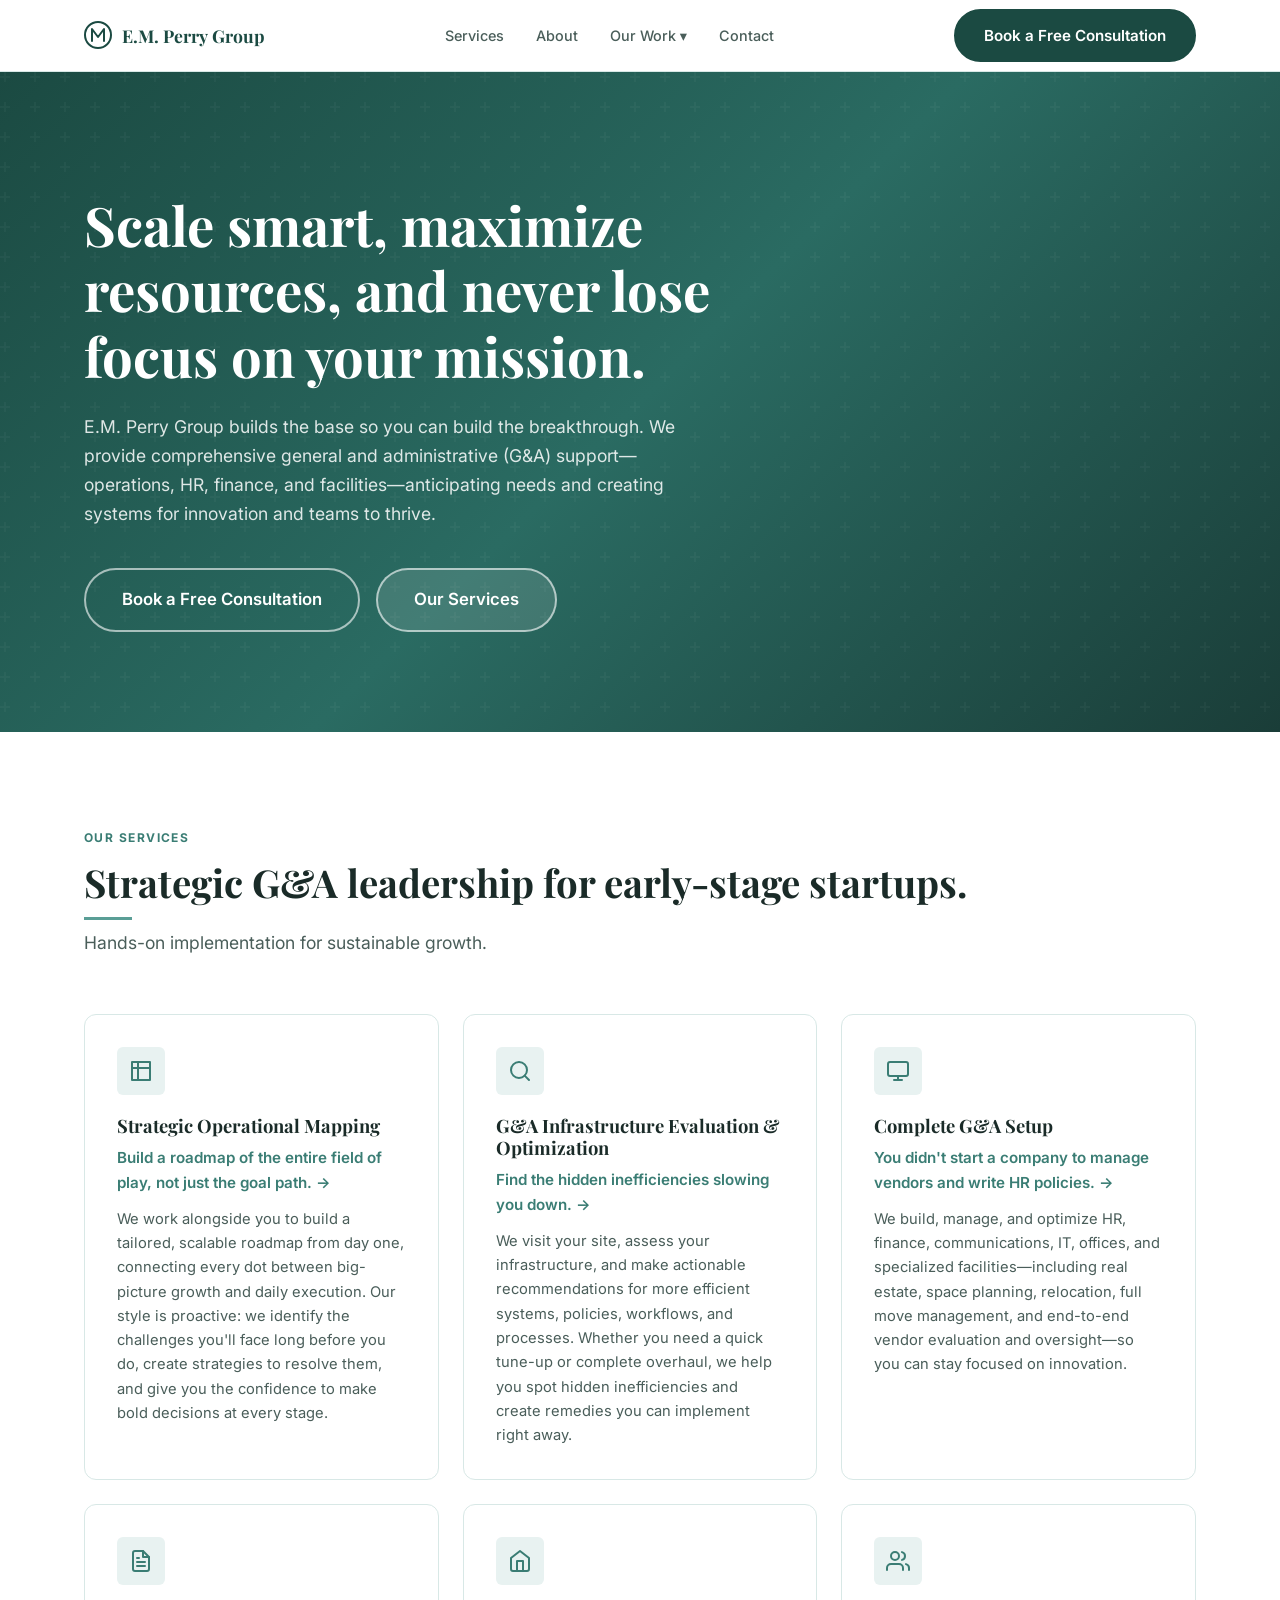
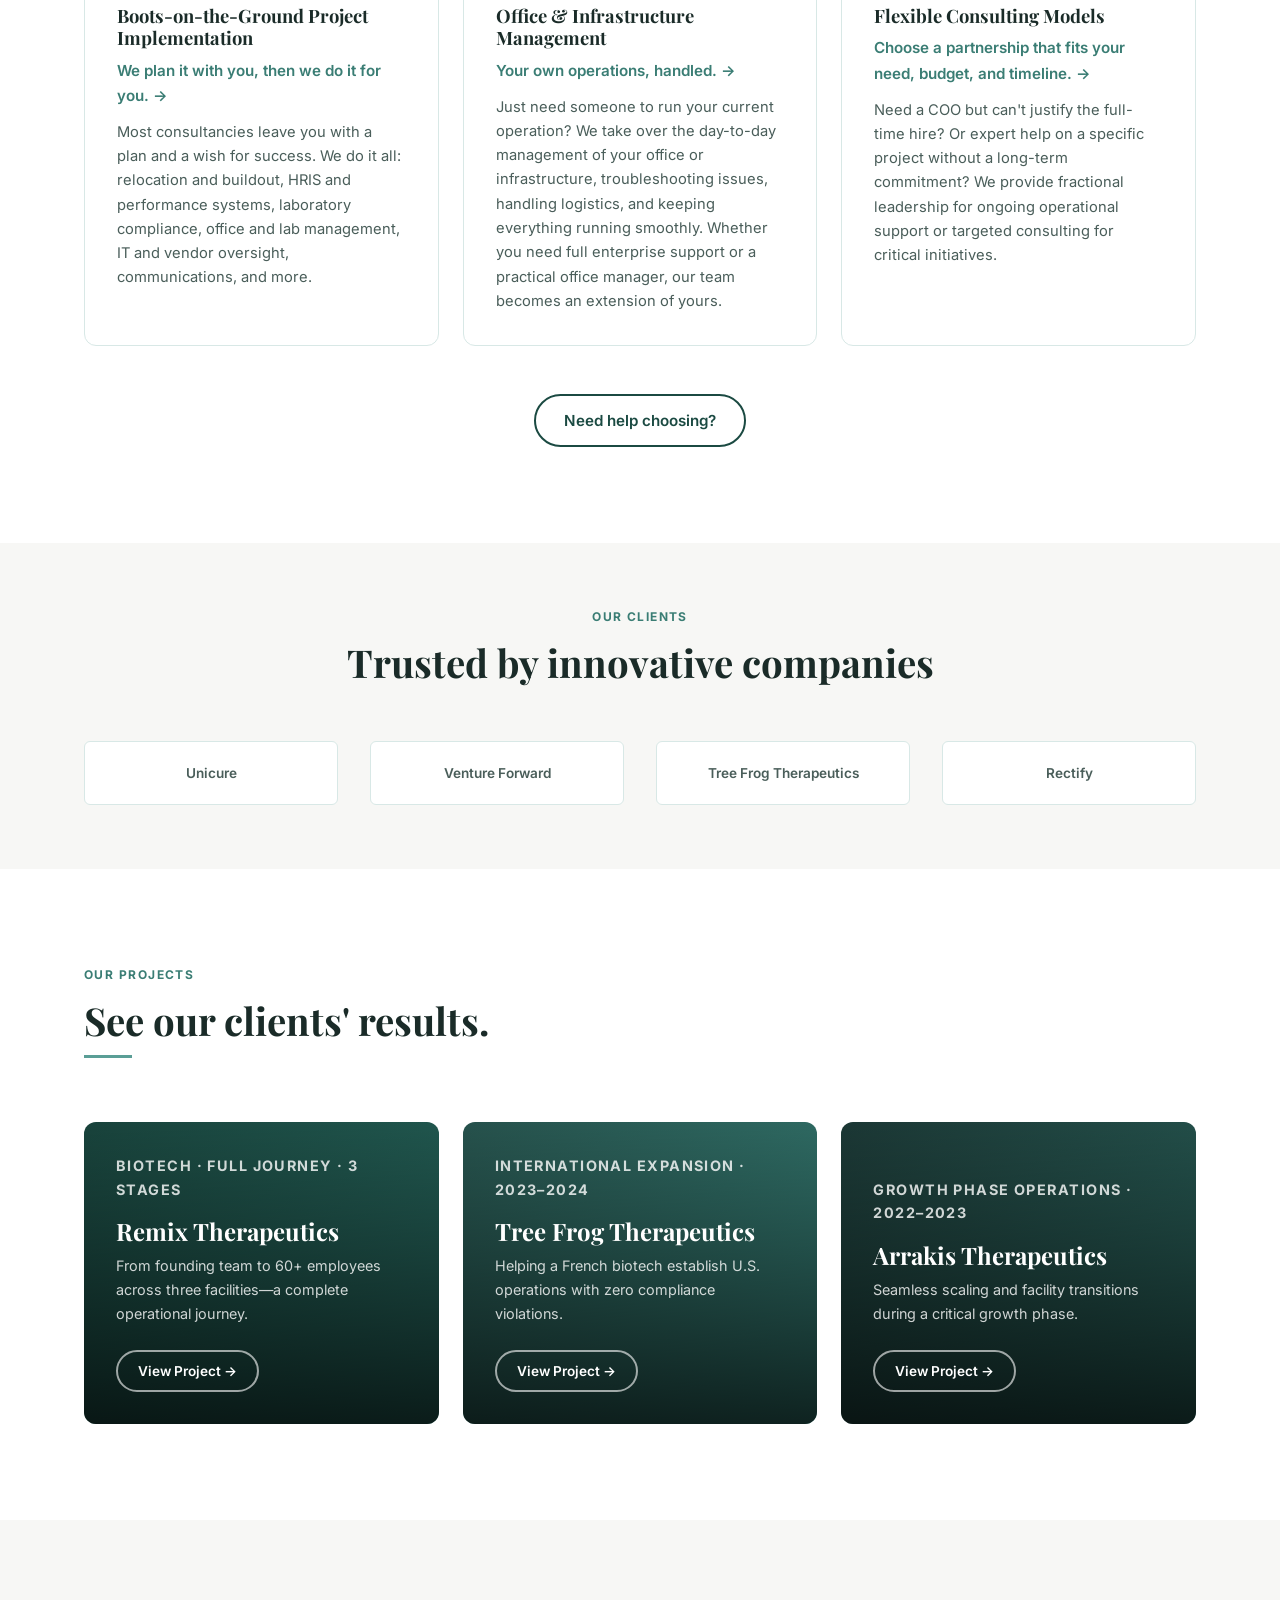
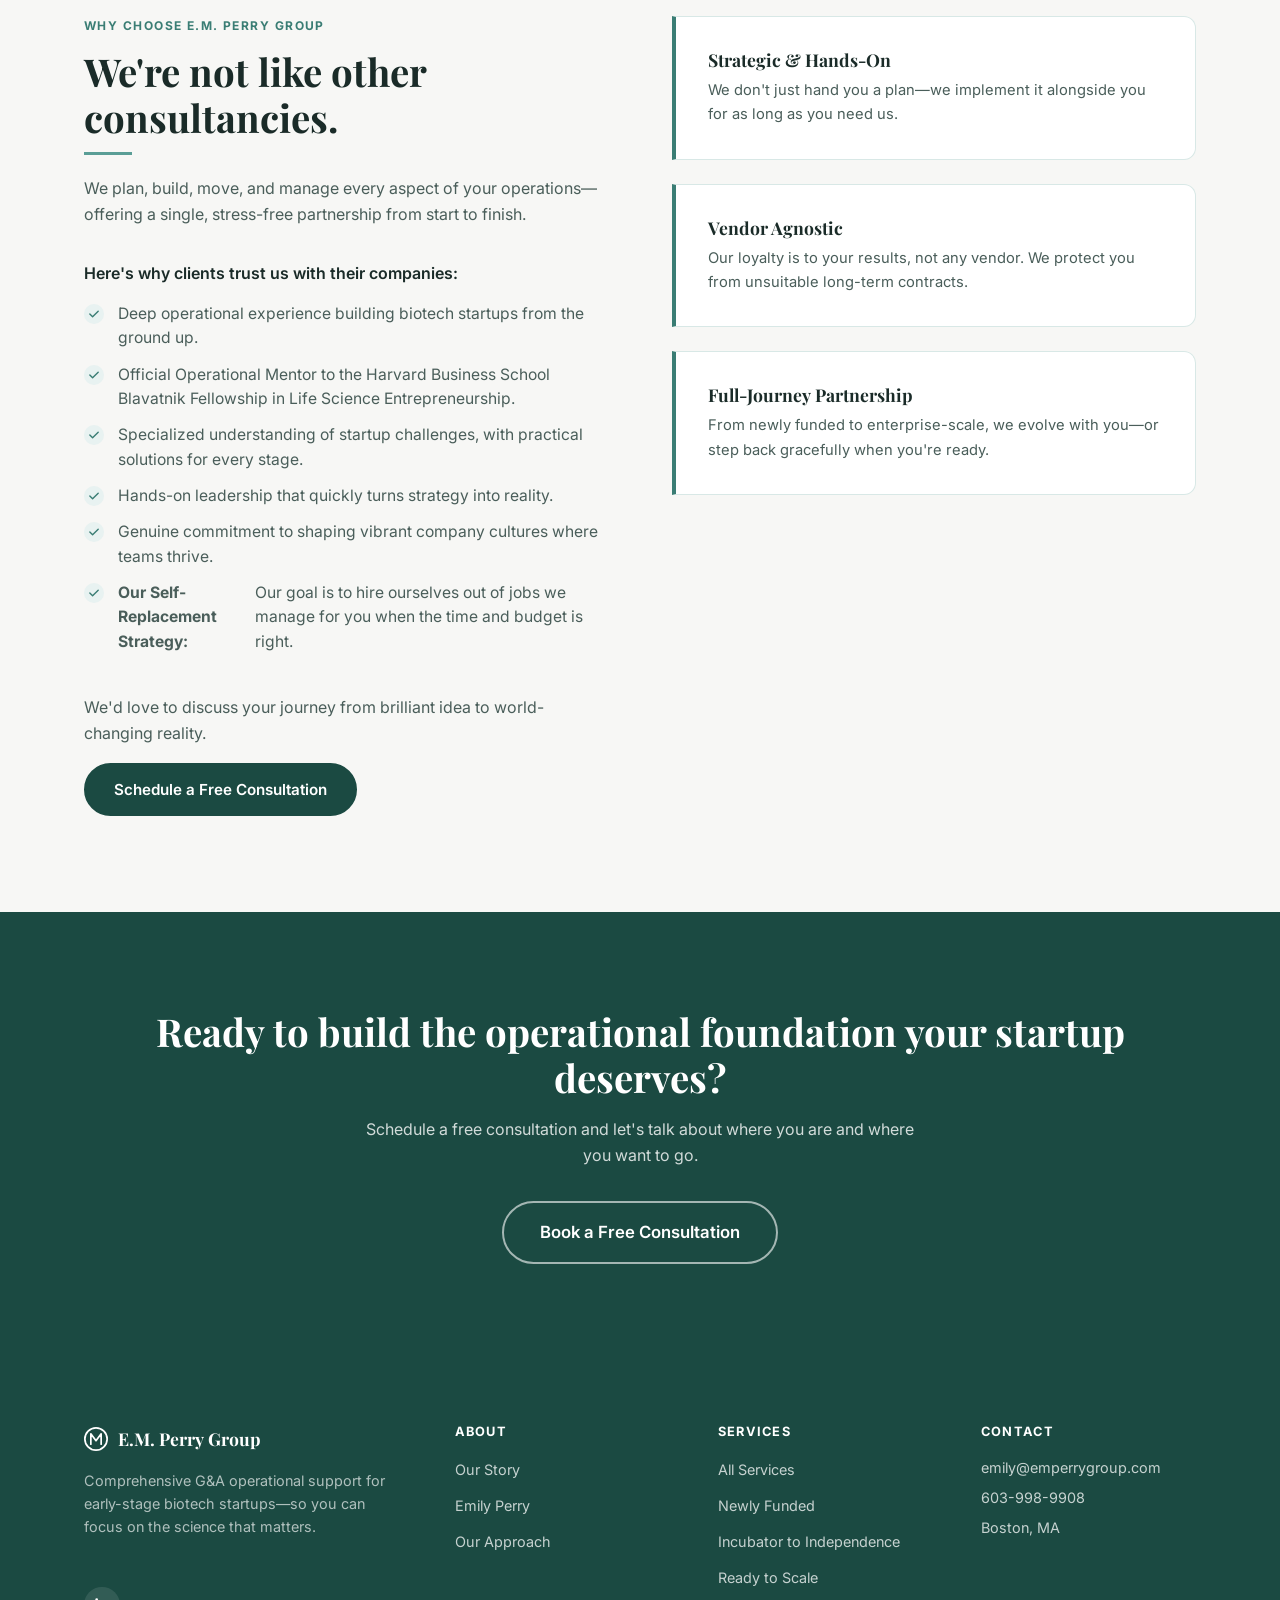
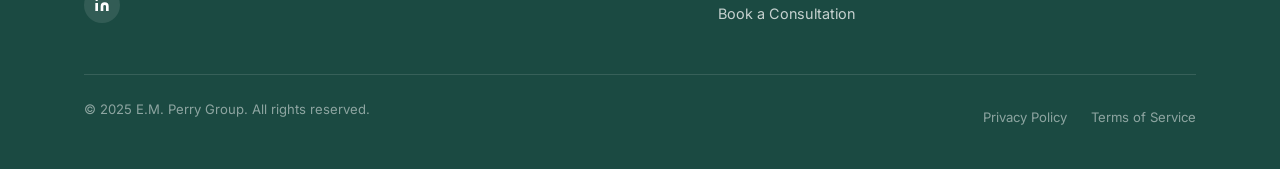
==== website/index.html @ e82d28b3 "Build complete E.M. Perry Group website Adds all 9 pages of the static website: - index.html: homepa" ====
<!DOCTYPE html>
<html lang="en">
<head>
  <meta charset="UTF-8" />
  <meta name="viewport" content="width=device-width, initial-scale=1.0" />
  <meta name="description" content="E.M. Perry Group provides comprehensive G&A operational support for early-stage biotech startups—strategy, HR, finance, facilities, and hands-on implementation." />
  <title>E.M. Perry Group | Operational Excellence for Biotech Startups</title>
  <link rel="canonical" href="index.html" />
  <link rel="stylesheet" href="css/style.css" />
</head>
<body>

<!-- ── Navigation ─────────────────────────────────────────── -->
<nav class="nav" aria-label="Main navigation">
  <div class="nav__inner">
    <a href="index.html" class="nav__logo">
      <svg width="28" height="28" viewBox="0 0 28 28" fill="none" xmlns="http://www.w3.org/2000/svg" aria-hidden="true">
        <circle cx="14" cy="14" r="13" stroke="#1B4A42" stroke-width="2"/>
        <path d="M8 20V8l6 8 6-8v12" stroke="#1B4A42" stroke-width="2" stroke-linecap="round" stroke-linejoin="round"/>
      </svg>
      E.M. Perry Group
    </a>
    <div class="nav__links">
      <a href="services.html">Services</a>
      <a href="about.html">About</a>
      <div class="nav__dropdown">
        <a href="case-studies/index.html">Our Work ▾</a>
        <div class="nav__dropdown-menu">
          <a href="case-studies/index.html">All Case Studies</a>
          <a href="case-studies/remix.html">Remix Therapeutics</a>
          <a href="case-studies/tree-frog.html">Tree Frog Therapeutics</a>
          <a href="case-studies/arrakis.html">Arrakis Therapeutics</a>
        </div>
      </div>
      <a href="contact.html">Contact</a>
    </div>
    <a href="contact.html" class="btn btn--primary nav__cta">Book a Free Consultation</a>
    <button class="nav__hamburger" aria-label="Toggle menu" aria-expanded="false">
      <span></span><span></span><span></span>
    </button>
  </div>
</nav>
<div class="nav__mobile" aria-label="Mobile navigation">
  <a href="index.html">Home</a>
  <a href="services.html">Services</a>
  <a href="about.html">About</a>
  <a href="case-studies/index.html">Our Work</a>
  <a href="contact.html">Contact</a>
  <a href="contact.html" class="btn btn--primary" style="margin-top:.5rem">Book a Free Consultation</a>
</div>

<main>

<!-- ── Hero ───────────────────────────────────────────────── -->
<section class="hero">
  <div class="container">
    <div class="hero__inner">
      <h1>Scale smart, maximize resources, and never lose focus on your mission.</h1>
      <p>E.M. Perry Group builds the base so you can build the breakthrough. We provide comprehensive general and administrative (G&A) support—operations, HR, finance, and facilities—anticipating needs and creating systems for innovation and teams to thrive.</p>
      <div class="btn-group">
        <a href="contact.html" class="btn btn--outline-white btn--lg">Book a Free Consultation</a>
        <a href="services.html" class="btn btn--outline-white btn--lg" style="background:rgba(255,255,255,.12)">Our Services</a>
      </div>
    </div>
  </div>
</section>

<!-- ── Our Services ────────────────────────────────────────── -->
<section class="section">
  <div class="container">
    <div class="section-header">
      <span class="label">Our Services</span>
      <h2 class="accent-line">Strategic G&A leadership for early-stage startups.</h2>
      <p>Hands-on implementation for sustainable growth.</p>
    </div>

    <div class="grid-auto">

      <div class="card">
        <div class="card__icon">
          <svg width="24" height="24" viewBox="0 0 24 24" fill="none" stroke="currentColor" stroke-width="2" stroke-linecap="round" stroke-linejoin="round" aria-hidden="true"><path d="M3 3h18v18H3z"/><path d="M3 9h18M9 3v18"/></svg>
        </div>
        <h3>Strategic Operational Mapping</h3>
        <p class="card__teaser">Build a roadmap of the entire field of play, not just the goal path. →</p>
        <p>We work alongside you to build a tailored, scalable roadmap from day one, connecting every dot between big-picture growth and daily execution. Our style is proactive: we identify the challenges you'll face long before you do, create strategies to resolve them, and give you the confidence to make bold decisions at every stage.</p>
      </div>

      <div class="card">
        <div class="card__icon">
          <svg width="24" height="24" viewBox="0 0 24 24" fill="none" stroke="currentColor" stroke-width="2" stroke-linecap="round" stroke-linejoin="round" aria-hidden="true"><circle cx="11" cy="11" r="8"/><path d="m21 21-4.35-4.35"/></svg>
        </div>
        <h3>G&A Infrastructure Evaluation &amp; Optimization</h3>
        <p class="card__teaser">Find the hidden inefficiencies slowing you down. →</p>
        <p>We visit your site, assess your infrastructure, and make actionable recommendations for more efficient systems, policies, workflows, and processes. Whether you need a quick tune-up or complete overhaul, we help you spot hidden inefficiencies and create remedies you can implement right away.</p>
      </div>

      <div class="card">
        <div class="card__icon">
          <svg width="24" height="24" viewBox="0 0 24 24" fill="none" stroke="currentColor" stroke-width="2" stroke-linecap="round" stroke-linejoin="round" aria-hidden="true"><rect x="2" y="3" width="20" height="14" rx="2"/><path d="M8 21h8M12 17v4"/></svg>
        </div>
        <h3>Complete G&A Setup</h3>
        <p class="card__teaser">You didn't start a company to manage vendors and write HR policies. →</p>
        <p>We build, manage, and optimize HR, finance, communications, IT, offices, and specialized facilities—including real estate, space planning, relocation, full move management, and end-to-end vendor evaluation and oversight—so you can stay focused on innovation.</p>
      </div>

      <div class="card">
        <div class="card__icon">
          <svg width="24" height="24" viewBox="0 0 24 24" fill="none" stroke="currentColor" stroke-width="2" stroke-linecap="round" stroke-linejoin="round" aria-hidden="true"><path d="M14 2H6a2 2 0 0 0-2 2v16a2 2 0 0 0 2 2h12a2 2 0 0 0 2-2V8z"/><path d="M14 2v6h6M16 13H8M16 17H8M10 9H8"/></svg>
        </div>
        <h3>Boots-on-the-Ground Project Implementation</h3>
        <p class="card__teaser">We plan it with you, then we do it for you. →</p>
        <p>Most consultancies leave you with a plan and a wish for success. We do it all: relocation and buildout, HRIS and performance systems, laboratory compliance, office and lab management, IT and vendor oversight, communications, and more.</p>
      </div>

      <div class="card">
        <div class="card__icon">
          <svg width="24" height="24" viewBox="0 0 24 24" fill="none" stroke="currentColor" stroke-width="2" stroke-linecap="round" stroke-linejoin="round" aria-hidden="true"><path d="M3 9l9-7 9 7v11a2 2 0 0 1-2 2H5a2 2 0 0 1-2-2z"/><polyline points="9 22 9 12 15 12 15 22"/></svg>
        </div>
        <h3>Office &amp; Infrastructure Management</h3>
        <p class="card__teaser">Your own operations, handled. →</p>
        <p>Just need someone to run your current operation? We take over the day-to-day management of your office or infrastructure, troubleshooting issues, handling logistics, and keeping everything running smoothly. Whether you need full enterprise support or a practical office manager, our team becomes an extension of yours.</p>
      </div>

      <div class="card">
        <div class="card__icon">
          <svg width="24" height="24" viewBox="0 0 24 24" fill="none" stroke="currentColor" stroke-width="2" stroke-linecap="round" stroke-linejoin="round" aria-hidden="true"><path d="M17 21v-2a4 4 0 0 0-4-4H5a4 4 0 0 0-4 4v2"/><circle cx="9" cy="7" r="4"/><path d="M23 21v-2a4 4 0 0 0-3-3.87M16 3.13a4 4 0 0 1 0 7.75"/></svg>
        </div>
        <h3>Flexible Consulting Models</h3>
        <p class="card__teaser">Choose a partnership that fits your need, budget, and timeline. →</p>
        <p>Need a COO but can't justify the full-time hire? Or expert help on a specific project without a long-term commitment? We provide fractional leadership for ongoing operational support or targeted consulting for critical initiatives.</p>
      </div>

    </div>

    <div class="text-center mt-6">
      <a href="contact.html" class="btn btn--outline">Need help choosing?</a>
    </div>
  </div>
</section>

<!-- ── Client Logos ────────────────────────────────────────── -->
<section class="section--sm section--cream">
  <div class="container">
    <div class="section-header section-header--center">
      <span class="label">Our Clients</span>
      <h2>Trusted by innovative companies</h2>
    </div>
    <div class="logos-row" style="justify-content:center">
      <div class="logo-placeholder">Unicure</div>
      <div class="logo-placeholder">Venture Forward</div>
      <div class="logo-placeholder">Tree Frog Therapeutics</div>
      <div class="logo-placeholder">Rectify</div>
    </div>
  </div>
</section>

<!-- ── Our Projects ────────────────────────────────────────── -->
<section class="section">
  <div class="container">
    <div class="section-header">
      <span class="label">Our Projects</span>
      <h2 class="accent-line">See our clients' results.</h2>
    </div>
    <div class="grid-3">

      <a href="case-studies/remix.html" class="case-card" style="background: linear-gradient(135deg,#1B4A42,#2a7066)">
        <div class="case-card__overlay"></div>
        <div class="case-card__body">
          <p class="case-card__tag">Biotech · Full Journey · 3 Stages</p>
          <h3>Remix Therapeutics</h3>
          <p>From founding team to 60+ employees across three facilities—a complete operational journey.</p>
          <span class="btn btn--outline-white btn--sm" style="margin-top:.5rem">View Project →</span>
        </div>
      </a>

      <a href="case-studies/tree-frog.html" class="case-card" style="background: linear-gradient(135deg,#2a5a54,#3a8a80)">
        <div class="case-card__overlay"></div>
        <div class="case-card__body">
          <p class="case-card__tag">International Expansion · 2023–2024</p>
          <h3>Tree Frog Therapeutics</h3>
          <p>Helping a French biotech establish U.S. operations with zero compliance violations.</p>
          <span class="btn btn--outline-white btn--sm" style="margin-top:.5rem">View Project →</span>
        </div>
      </a>

      <a href="case-studies/arrakis.html" class="case-card" style="background: linear-gradient(135deg,#1e3d3a,#2d6b63)">
        <div class="case-card__overlay"></div>
        <div class="case-card__body">
          <p class="case-card__tag">Growth Phase Operations · 2022–2023</p>
          <h3>Arrakis Therapeutics</h3>
          <p>Seamless scaling and facility transitions during a critical growth phase.</p>
          <span class="btn btn--outline-white btn--sm" style="margin-top:.5rem">View Project →</span>
        </div>
      </a>

    </div>
  </div>
</section>

<!-- ── Why Choose ──────────────────────────────────────────── -->
<section class="section section--cream">
  <div class="container">
    <div style="display:grid;grid-template-columns:1fr 1fr;gap:4rem;align-items:start">
      <div>
        <span class="label">Why Choose E.M. Perry Group</span>
        <h2 class="accent-line" style="margin-bottom:1.25rem">We're not like other consultancies.</h2>
        <p style="color:var(--text-mid);margin-bottom:2rem">We plan, build, move, and manage every aspect of your operations—offering a single, stress-free partnership from start to finish.</p>
        <p style="font-weight:600;margin-bottom:1rem">Here's why clients trust us with their companies:</p>
        <ul class="check-list">
          <li>Deep operational experience building biotech startups from the ground up.</li>
          <li>Official Operational Mentor to the Harvard Business School Blavatnik Fellowship in Life Science Entrepreneurship.</li>
          <li>Specialized understanding of startup challenges, with practical solutions for every stage.</li>
          <li>Hands-on leadership that quickly turns strategy into reality.</li>
          <li>Genuine commitment to shaping vibrant company cultures where teams thrive.</li>
          <li><strong>Our Self-Replacement Strategy:</strong> Our goal is to hire ourselves out of jobs we manage for you when the time and budget is right.</li>
        </ul>
        <div style="margin-top:2.5rem">
          <p style="color:var(--text-mid);margin-bottom:1rem">We'd love to discuss your journey from brilliant idea to world-changing reality.</p>
          <a href="contact.html" class="btn btn--primary">Schedule a Free Consultation</a>
        </div>
      </div>
      <div style="display:flex;flex-direction:column;gap:1.5rem">
        <div class="card" style="border-left:4px solid var(--green-mid);border-radius:0 var(--radius-md) var(--radius-md) 0">
          <h4 style="margin-bottom:.5rem">Strategic &amp; Hands-On</h4>
          <p style="font-size:.92rem;color:var(--text-mid);margin:0">We don't just hand you a plan—we implement it alongside you for as long as you need us.</p>
        </div>
        <div class="card" style="border-left:4px solid var(--green-mid);border-radius:0 var(--radius-md) var(--radius-md) 0">
          <h4 style="margin-bottom:.5rem">Vendor Agnostic</h4>
          <p style="font-size:.92rem;color:var(--text-mid);margin:0">Our loyalty is to your results, not any vendor. We protect you from unsuitable long-term contracts.</p>
        </div>
        <div class="card" style="border-left:4px solid var(--green-mid);border-radius:0 var(--radius-md) var(--radius-md) 0">
          <h4 style="margin-bottom:.5rem">Full-Journey Partnership</h4>
          <p style="font-size:.92rem;color:var(--text-mid);margin:0">From newly funded to enterprise-scale, we evolve with you—or step back gracefully when you're ready.</p>
        </div>
      </div>
    </div>
  </div>
</section>

<!-- ── Final CTA banner ────────────────────────────────────── -->
<section class="section section--dark">
  <div class="container text-center">
    <h2 style="margin-bottom:1rem;color:var(--white)">Ready to build the operational foundation your startup deserves?</h2>
    <p style="color:rgba(255,255,255,.8);max-width:560px;margin:0 auto 2rem">Schedule a free consultation and let's talk about where you are and where you want to go.</p>
    <a href="contact.html" class="btn btn--outline-white btn--lg">Book a Free Consultation</a>
  </div>
</section>

</main>

<!-- ── Footer ──────────────────────────────────────────────── -->
<footer class="footer">
  <div class="container">
    <div class="footer__grid">
      <div class="footer__brand">
        <div class="footer__logo">
          <svg width="24" height="24" viewBox="0 0 28 28" fill="none" xmlns="http://www.w3.org/2000/svg" aria-hidden="true">
            <circle cx="14" cy="14" r="13" stroke="white" stroke-width="2"/>
            <path d="M8 20V8l6 8 6-8v12" stroke="white" stroke-width="2" stroke-linecap="round" stroke-linejoin="round"/>
          </svg>
          E.M. Perry Group
        </div>
        <p class="footer__tagline">Comprehensive G&A operational support for early-stage biotech startups—so you can focus on the science that matters.</p>
        <div class="footer__social">
          <a href="https://www.linkedin.com/company/em-perry-group" aria-label="LinkedIn" target="_blank" rel="noopener">
            <svg width="16" height="16" viewBox="0 0 24 24" fill="white" aria-hidden="true"><path d="M16 8a6 6 0 0 1 6 6v7h-4v-7a2 2 0 0 0-2-2 2 2 0 0 0-2 2v7h-4v-7a6 6 0 0 1 6-6zM2 9h4v12H2z"/><circle cx="4" cy="4" r="2"/></svg>
          </a>
        </div>
      </div>
      <div class="footer__col">
        <h4>About</h4>
        <ul>
          <li><a href="about.html">Our Story</a></li>
          <li><a href="about.html#founder">Emily Perry</a></li>
          <li><a href="about.html#approach">Our Approach</a></li>
        </ul>
      </div>
      <div class="footer__col">
        <h4>Services</h4>
        <ul>
          <li><a href="services.html">All Services</a></li>
          <li><a href="services.html#stage1">Newly Funded</a></li>
          <li><a href="services.html#stage2">Incubator to Independence</a></li>
          <li><a href="services.html#stage3">Ready to Scale</a></li>
          <li><a href="contact.html">Book a Consultation</a></li>
        </ul>
      </div>
      <div class="footer__col footer__contact">
        <h4>Contact</h4>
        <p><a href="mailto:emily@emperrygroup.com">emily@emperrygroup.com</a></p>
        <p><a href="tel:6039989908">603-998-9908</a></p>
        <p>Boston, MA</p>
      </div>
    </div>
    <div class="footer__bottom">
      <p>© 2025 E.M. Perry Group. All rights reserved.</p>
      <div class="footer__bottom-links">
        <a href="#">Privacy Policy</a>
        <a href="#">Terms of Service</a>
      </div>
    </div>
  </div>
</footer>

<script src="js/main.js"></script>
</body>
</html>
---- website/css/style.css ----
/* ============================================================
   E.M. Perry Group — Shared Stylesheet
   ============================================================ */

/* ── Fonts ─────────────────────────────────────────────────── */
@import url('https://fonts.googleapis.com/css2?family=Inter:wght@300;400;500;600;700&family=Playfair+Display:wght@400;600;700&display=swap');

/* ── Design Tokens ──────────────────────────────────────────── */
:root {
  --green-dark:   #1B4A42;
  --green-mid:    #3A7D74;
  --green-light:  #5A9E96;
  --green-pale:   #E8F2F1;
  --green-btn:    #2C6B62;
  --cream:        #F7F7F5;
  --text-dark:    #1A2B28;
  --text-mid:     #4A5E5A;
  --text-light:   #8A9E9A;
  --white:        #FFFFFF;
  --border:       #D8E8E6;

  --font-body:    'Inter', system-ui, sans-serif;
  --font-head:    'Playfair Display', Georgia, serif;

  --radius-sm:    6px;
  --radius-md:    12px;
  --radius-lg:    24px;
  --radius-pill:  100px;

  --shadow-sm:    0 1px 4px rgba(0,0,0,.08);
  --shadow-md:    0 4px 16px rgba(0,0,0,.10);
  --shadow-lg:    0 8px 32px rgba(0,0,0,.13);

  --container:    1160px;
  --nav-h:        72px;
  --transition:   .22s ease;
}

/* ── Reset ──────────────────────────────────────────────────── */
*, *::before, *::after { box-sizing: border-box; margin: 0; padding: 0; }
html { scroll-behavior: smooth; font-size: 16px; }
body { font-family: var(--font-body); color: var(--text-dark); background: var(--white); line-height: 1.65; -webkit-font-smoothing: antialiased; }
img { display: block; max-width: 100%; }
a { color: inherit; text-decoration: none; }
ul { list-style: none; }
button { font-family: inherit; cursor: pointer; border: none; background: none; }
input, textarea, select { font-family: inherit; }

/* ── Typography ─────────────────────────────────────────────── */
h1, h2, h3, h4 { font-family: var(--font-head); line-height: 1.2; color: var(--text-dark); }
h1 { font-size: clamp(2rem, 4.5vw, 3.4rem); }
h2 { font-size: clamp(1.6rem, 3vw, 2.4rem); }
h3 { font-size: clamp(1.2rem, 2vw, 1.5rem); }
h4 { font-size: 1.1rem; }
p  { margin-bottom: 1rem; }
p:last-child { margin-bottom: 0; }

.label {
  font-size: .75rem;
  font-weight: 700;
  letter-spacing: .12em;
  text-transform: uppercase;
  color: var(--green-mid);
  margin-bottom: .75rem;
  display: block;
}

/* ── Layout ─────────────────────────────────────────────────── */
.container { max-width: var(--container); margin: 0 auto; padding: 0 24px; }
.section { padding: 96px 0; }
.section--sm { padding: 64px 0; }
.section--cream { background: var(--cream); }
.section--dark { background: var(--green-dark); color: var(--white); }
.section--dark h1, .section--dark h2, .section--dark h3, .section--dark h4 { color: var(--white); }
.section--pale { background: var(--green-pale); }

.section-header { margin-bottom: 56px; }
.section-header h2 { margin-bottom: .5rem; }
.section-header p { color: var(--text-mid); font-size: 1.1rem; max-width: 640px; }
.section-header--center { text-align: center; }
.section-header--center p { margin: 0 auto; }

/* Accent line under headings */
.accent-line { position: relative; display: inline-block; }
.accent-line::after {
  content: '';
  display: block;
  width: 48px;
  height: 3px;
  background: var(--green-light);
  margin-top: 12px;
}
.accent-line--center::after { margin: 12px auto 0; }

/* ── Buttons ────────────────────────────────────────────────── */
.btn {
  display: inline-flex;
  align-items: center;
  gap: .5rem;
  padding: .75rem 1.75rem;
  border-radius: var(--radius-pill);
  font-size: .95rem;
  font-weight: 600;
  transition: var(--transition);
  white-space: nowrap;
}
.btn--primary {
  background: var(--green-dark);
  color: var(--white);
  border: 2px solid var(--green-dark);
}
.btn--primary:hover { background: var(--green-btn); border-color: var(--green-btn); }
.btn--outline {
  background: transparent;
  color: var(--green-dark);
  border: 2px solid var(--green-dark);
}
.btn--outline:hover { background: var(--green-dark); color: var(--white); }
.btn--outline-white {
  background: transparent;
  color: var(--white);
  border: 2px solid rgba(255,255,255,.6);
}
.btn--outline-white:hover { background: var(--white); color: var(--green-dark); }
.btn--sm { padding: .5rem 1.25rem; font-size: .85rem; }
.btn--lg { padding: 1rem 2.25rem; font-size: 1.05rem; }
.btn-group { display: flex; gap: 1rem; flex-wrap: wrap; align-items: center; }

/* ── Navigation ─────────────────────────────────────────────── */
.nav {
  position: sticky;
  top: 0;
  z-index: 1000;
  height: var(--nav-h);
  background: var(--white);
  border-bottom: 1px solid var(--border);
  transition: box-shadow var(--transition);
}
.nav.scrolled { box-shadow: var(--shadow-md); }
.nav__inner {
  max-width: var(--container);
  margin: 0 auto;
  padding: 0 24px;
  height: 100%;
  display: flex;
  align-items: center;
  justify-content: space-between;
  gap: 2rem;
}
.nav__logo {
  display: flex;
  align-items: center;
  gap: .6rem;
  font-family: var(--font-head);
  font-weight: 700;
  font-size: 1.1rem;
  color: var(--green-dark);
  flex-shrink: 0;
}
.nav__logo svg { flex-shrink: 0; }
.nav__links {
  display: flex;
  align-items: center;
  gap: 2rem;
}
.nav__links a {
  font-size: .9rem;
  font-weight: 500;
  color: var(--text-mid);
  transition: color var(--transition);
  position: relative;
}
.nav__links a:hover, .nav__links a.active { color: var(--green-dark); }
.nav__links a.active::after {
  content: '';
  position: absolute;
  bottom: -4px;
  left: 0; right: 0;
  height: 2px;
  background: var(--green-light);
  border-radius: 2px;
}
/* Dropdown */
.nav__dropdown { position: relative; }
.nav__dropdown-menu {
  position: absolute;
  top: calc(100% + 12px);
  left: 50%;
  transform: translateX(-50%);
  background: var(--white);
  border: 1px solid var(--border);
  border-radius: var(--radius-md);
  box-shadow: var(--shadow-md);
  min-width: 200px;
  padding: .5rem 0;
  opacity: 0;
  visibility: hidden;
  transition: var(--transition);
}
.nav__dropdown:hover .nav__dropdown-menu,
.nav__dropdown:focus-within .nav__dropdown-menu {
  opacity: 1;
  visibility: visible;
}
.nav__dropdown-menu a {
  display: block;
  padding: .6rem 1.25rem;
  font-size: .9rem;
}
.nav__dropdown-menu a:hover { background: var(--green-pale); color: var(--green-dark); }
.nav__hamburger {
  display: none;
  flex-direction: column;
  gap: 5px;
  padding: 6px;
  border-radius: var(--radius-sm);
}
.nav__hamburger span {
  display: block;
  width: 24px;
  height: 2px;
  background: var(--text-dark);
  border-radius: 2px;
  transition: var(--transition);
}
.nav__hamburger.open span:nth-child(1) { transform: translateY(7px) rotate(45deg); }
.nav__hamburger.open span:nth-child(2) { opacity: 0; }
.nav__hamburger.open span:nth-child(3) { transform: translateY(-7px) rotate(-45deg); }
.nav__mobile {
  display: none;
  position: fixed;
  inset: var(--nav-h) 0 0 0;
  background: var(--white);
  z-index: 999;
  padding: 2rem 24px;
  flex-direction: column;
  gap: 1.5rem;
  border-top: 1px solid var(--border);
  overflow-y: auto;
}
.nav__mobile.open { display: flex; }
.nav__mobile a {
  font-size: 1.1rem;
  font-weight: 500;
  color: var(--text-dark);
  padding: .5rem 0;
  border-bottom: 1px solid var(--border);
}

@media (max-width: 900px) {
  .nav__links, .nav__cta { display: none; }
  .nav__hamburger { display: flex; }
}

/* ── Footer ─────────────────────────────────────────────────── */
.footer {
  background: var(--green-dark);
  color: rgba(255,255,255,.85);
  padding: 64px 0 32px;
}
.footer__grid {
  display: grid;
  grid-template-columns: 1.5fr 1fr 1fr 1fr;
  gap: 3rem;
  margin-bottom: 48px;
}
.footer__brand { display: flex; flex-direction: column; gap: 1rem; }
.footer__logo {
  display: flex;
  align-items: center;
  gap: .6rem;
  font-family: var(--font-head);
  font-weight: 700;
  font-size: 1.1rem;
  color: var(--white);
}
.footer__tagline { font-size: .9rem; line-height: 1.6; color: rgba(255,255,255,.65); }
.footer__col h4 {
  font-family: var(--font-body);
  font-size: .8rem;
  font-weight: 700;
  letter-spacing: .1em;
  text-transform: uppercase;
  color: rgba(255,255,255,.5);
  margin-bottom: 1rem;
  color: var(--white);
}
.footer__col ul { display: flex; flex-direction: column; gap: .6rem; }
.footer__col ul li a { font-size: .9rem; color: rgba(255,255,255,.75); transition: color var(--transition); }
.footer__col ul li a:hover { color: var(--white); }
.footer__contact p { font-size: .9rem; color: rgba(255,255,255,.75); margin-bottom: .4rem; }
.footer__contact a { color: rgba(255,255,255,.75); transition: color var(--transition); }
.footer__contact a:hover { color: var(--white); }
.footer__social { display: flex; gap: .75rem; margin-top: 1rem; }
.footer__social a {
  width: 36px; height: 36px;
  border-radius: 50%;
  background: rgba(255,255,255,.1);
  display: flex; align-items: center; justify-content: center;
  transition: background var(--transition);
}
.footer__social a:hover { background: rgba(255,255,255,.25); }
.footer__bottom {
  border-top: 1px solid rgba(255,255,255,.12);
  padding-top: 24px;
  display: flex;
  justify-content: space-between;
  align-items: center;
  gap: 1rem;
  flex-wrap: wrap;
}
.footer__bottom p { font-size: .82rem; color: rgba(255,255,255,.5); }
.footer__bottom-links { display: flex; gap: 1.5rem; }
.footer__bottom-links a { font-size: .82rem; color: rgba(255,255,255,.5); transition: color var(--transition); }
.footer__bottom-links a:hover { color: var(--white); }

@media (max-width: 900px) {
  .footer__grid { grid-template-columns: 1fr 1fr; }
}
@media (max-width: 560px) {
  .footer__grid { grid-template-columns: 1fr; }
  .footer__bottom { flex-direction: column; text-align: center; }
}

/* ── Hero ───────────────────────────────────────────────────── */
.hero {
  background: linear-gradient(135deg, var(--green-dark) 0%, #2a6b62 50%, #1a3d38 100%);
  color: var(--white);
  padding: 120px 0 100px;
  position: relative;
  overflow: hidden;
}
.hero::before {
  content: '';
  position: absolute;
  inset: 0;
  background: url("data:image/svg+xml,%3Csvg width='60' height='60' viewBox='0 0 60 60' xmlns='http://www.w3.org/2000/svg'%3E%3Cg fill='none' fill-rule='evenodd'%3E%3Cg fill='%23ffffff' fill-opacity='0.03'%3E%3Cpath d='M36 34v-4h-2v4h-4v2h4v4h2v-4h4v-2h-4zm0-30V0h-2v4h-4v2h4v4h2V6h4V4h-4zM6 34v-4H4v4H0v2h4v4h2v-4h4v-2H6zM6 4V0H4v4H0v2h4v4h2V6h4V4H6z'/%3E%3C/g%3E%3C/g%3E%3C/svg%3E");
}
.hero__inner { position: relative; z-index: 1; max-width: 760px; }
.hero h1 { color: var(--white); margin-bottom: 1.5rem; }
.hero p { font-size: 1.1rem; color: rgba(255,255,255,.85); margin-bottom: 2.5rem; max-width: 620px; }

.hero--sm { padding: 80px 0 64px; }
.hero--sm h1 { font-size: clamp(1.8rem, 3.5vw, 2.6rem); }

/* ── Cards ──────────────────────────────────────────────────── */
.card {
  background: var(--white);
  border: 1px solid var(--border);
  border-radius: var(--radius-md);
  padding: 2rem;
  transition: box-shadow var(--transition), transform var(--transition);
}
.card:hover { box-shadow: var(--shadow-md); transform: translateY(-2px); }
.card__icon {
  width: 48px; height: 48px;
  border-radius: var(--radius-sm);
  background: var(--green-pale);
  display: flex; align-items: center; justify-content: center;
  margin-bottom: 1.25rem;
  color: var(--green-mid);
}
.card h3 { margin-bottom: .5rem; font-size: 1.15rem; }
.card .card__teaser {
  font-size: .95rem;
  color: var(--green-mid);
  font-weight: 600;
  margin-bottom: .75rem;
  display: flex;
  align-items: center;
  gap: .3rem;
}
.card p { font-size: .92rem; color: var(--text-mid); }

/* Grids */
.grid-2 { display: grid; grid-template-columns: repeat(2, 1fr); gap: 1.5rem; }
.grid-3 { display: grid; grid-template-columns: repeat(3, 1fr); gap: 1.5rem; }
.grid-4 { display: grid; grid-template-columns: repeat(4, 1fr); gap: 1.5rem; }
.grid-auto { display: grid; grid-template-columns: repeat(auto-fill, minmax(300px, 1fr)); gap: 1.5rem; }

@media (max-width: 900px) {
  .grid-3, .grid-4 { grid-template-columns: repeat(2, 1fr); }
}
@media (max-width: 600px) {
  .grid-2, .grid-3, .grid-4 { grid-template-columns: 1fr; }
}

/* ── Checklist / bullet lists ───────────────────────────────── */
.check-list { display: flex; flex-direction: column; gap: .75rem; }
.check-list li {
  display: flex;
  gap: .85rem;
  align-items: flex-start;
  font-size: .98rem;
  color: var(--text-mid);
  line-height: 1.55;
}
.check-list li::before {
  content: '';
  flex-shrink: 0;
  width: 20px; height: 20px;
  border-radius: 50%;
  background: var(--green-pale);
  background-image: url("data:image/svg+xml,%3Csvg xmlns='http://www.w3.org/2000/svg' viewBox='0 0 20 20'%3E%3Cpath fill='%233A7D74' d='M16.7 5.3a1 1 0 0 0-1.4 0L8 12.6 4.7 9.3a1 1 0 0 0-1.4 1.4l4 4a1 1 0 0 0 1.4 0l8-8a1 1 0 0 0 0-1.4z'/%3E%3C/svg%3E");
  background-size: 14px;
  background-position: center;
  background-repeat: no-repeat;
  margin-top: 2px;
}

/* ── Client logos ───────────────────────────────────────────── */
.logos-row {
  display: flex;
  gap: 2rem;
  align-items: center;
  flex-wrap: wrap;
}
.logo-placeholder {
  height: 64px;
  min-width: 140px;
  background: var(--white);
  border: 1px solid var(--border);
  border-radius: var(--radius-sm);
  display: flex;
  align-items: center;
  justify-content: center;
  font-size: .85rem;
  font-weight: 600;
  color: var(--text-mid);
  padding: 0 1.5rem;
  flex: 1;
}

/* ── Case Study cards ───────────────────────────────────────── */
.case-card {
  border-radius: var(--radius-md);
  overflow: hidden;
  position: relative;
  min-height: 280px;
  display: flex;
  flex-direction: column;
  justify-content: flex-end;
  background: linear-gradient(135deg, var(--green-dark), #2a7066);
  color: var(--white);
  transition: transform var(--transition), box-shadow var(--transition);
}
.case-card:hover { transform: translateY(-4px); box-shadow: var(--shadow-lg); }
.case-card__overlay {
  position: absolute;
  inset: 0;
  background: linear-gradient(to top, rgba(0,0,0,.75) 0%, rgba(0,0,0,.1) 100%);
}
.case-card__body {
  position: relative;
  z-index: 1;
  padding: 2rem;
}
.case-card__tag {
  font-size: .75rem;
  font-weight: 700;
  letter-spacing: .1em;
  text-transform: uppercase;
  color: rgba(255,255,255,.7);
  margin-bottom: .4rem;
}
.case-card h3 { color: var(--white); margin-bottom: .5rem; }
.case-card p { font-size: .9rem; color: rgba(255,255,255,.8); margin-bottom: 1rem; }
.case-card .btn--outline-white { align-self: flex-start; }

/* Individual case study pages */
.case-meta {
  display: grid;
  grid-template-columns: repeat(auto-fill, minmax(180px, 1fr));
  gap: 0;
  border: 1px solid var(--border);
  border-radius: var(--radius-md);
  overflow: hidden;
  margin-bottom: 3rem;
}
.case-meta__item {
  padding: 1.25rem 1.5rem;
  border-right: 1px solid var(--border);
  border-bottom: 1px solid var(--border);
}
.case-meta__item:last-child { border-right: none; }
.case-meta__label { font-size: .75rem; font-weight: 700; text-transform: uppercase; letter-spacing: .08em; color: var(--text-light); margin-bottom: .25rem; }
.case-meta__value { font-size: .95rem; font-weight: 600; color: var(--text-dark); }
.case-meta__value--accent { color: var(--green-mid); }

.case-section { margin-bottom: 3rem; }
.case-section h2 { margin-bottom: 1.25rem; }
.case-section h3 { margin-bottom: .75rem; color: var(--green-dark); font-size: 1.15rem; }

/* Stage tabs/layout */
.stage { padding: 3rem 0; border-top: 1px solid var(--border); }
.stage:first-child { border-top: none; }
.stage__header { display: flex; align-items: flex-start; gap: 2rem; margin-bottom: 1.5rem; }
.stage__num {
  flex-shrink: 0;
  width: 56px; height: 56px;
  border-radius: 50%;
  background: var(--green-dark);
  color: var(--white);
  font-family: var(--font-head);
  font-size: 1.3rem;
  font-weight: 700;
  display: flex; align-items: center; justify-content: center;
}
.stage__title h2 { margin-bottom: .25rem; }
.stage__title h3 { font-family: var(--font-body); font-weight: 500; color: var(--text-mid); font-size: 1rem; }

/* ── Stat cards ─────────────────────────────────────────────── */
.stat-card {
  border-left: 3px solid var(--green-mid);
  padding: 1rem 1.25rem;
}
.stat-card .stat { font-family: var(--font-head); font-size: 2.5rem; font-weight: 700; color: var(--green-dark); line-height: 1; margin-bottom: .25rem; }
.stat-card p { font-size: .88rem; color: var(--text-mid); }

/* ── Service chips ──────────────────────────────────────────── */
.chip-group { display: flex; flex-wrap: wrap; gap: .5rem; margin: 1rem 0; }
.chip {
  padding: .4rem 1rem;
  border-radius: var(--radius-pill);
  background: var(--green-pale);
  color: var(--green-dark);
  font-size: .83rem;
  font-weight: 600;
  border: 1px solid var(--border);
}

/* ── Modal ──────────────────────────────────────────────────── */
.modal-overlay {
  display: none;
  position: fixed;
  inset: 0;
  background: rgba(0,0,0,.55);
  z-index: 2000;
  align-items: center;
  justify-content: center;
  padding: 1rem;
}
.modal-overlay.open { display: flex; }
.modal {
  background: var(--white);
  border-radius: var(--radius-md);
  max-width: 680px;
  width: 100%;
  max-height: 90vh;
  overflow-y: auto;
  padding: 2.5rem;
  position: relative;
  box-shadow: var(--shadow-lg);
}
.modal__close {
  position: absolute;
  top: 1.25rem; right: 1.25rem;
  width: 32px; height: 32px;
  border-radius: 50%;
  background: var(--cream);
  display: flex; align-items: center; justify-content: center;
  font-size: 1.2rem;
  color: var(--text-mid);
  transition: background var(--transition);
}
.modal__close:hover { background: var(--border); }
.modal h2 { margin-bottom: 1rem; font-size: 1.5rem; }
.modal p { color: var(--text-mid); margin-bottom: 1rem; }
.modal__callout {
  background: var(--green-pale);
  border-left: 3px solid var(--green-mid);
  padding: 1rem 1.25rem;
  border-radius: 0 var(--radius-sm) var(--radius-sm) 0;
  margin: 1.25rem 0;
  font-size: .92rem;
  color: var(--text-dark);
}
.modal__callout strong { color: var(--green-dark); }
.modal__stats { display: grid; grid-template-columns: 1fr 1fr; gap: 1rem; margin: 1.25rem 0; }
.modal__ctas { display: flex; gap: .75rem; flex-wrap: wrap; margin-top: 1.75rem; }

/* ── FAQ ────────────────────────────────────────────────────── */
.faq { max-width: 780px; }
.faq__item { border-bottom: 1px solid var(--border); }
.faq__q {
  width: 100%;
  text-align: left;
  padding: 1.25rem 0;
  display: flex;
  justify-content: space-between;
  align-items: center;
  gap: 1rem;
  font-size: 1rem;
  font-weight: 600;
  color: var(--text-dark);
  transition: color var(--transition);
}
.faq__q:hover { color: var(--green-dark); }
.faq__q svg { flex-shrink: 0; transition: transform var(--transition); }
.faq__item.open .faq__q svg { transform: rotate(180deg); }
.faq__a {
  display: none;
  padding-bottom: 1.25rem;
  font-size: .95rem;
  color: var(--text-mid);
  line-height: 1.7;
}
.faq__item.open .faq__a { display: block; }

/* ── Approach cards ─────────────────────────────────────────── */
.approach-card {
  background: var(--white);
  border-radius: var(--radius-md);
  border: 1px solid var(--border);
  padding: 2rem;
}
.approach-card__num {
  font-family: var(--font-head);
  font-size: 2rem;
  font-weight: 700;
  color: var(--green-pale);
  background: var(--green-dark);
  width: 52px; height: 52px;
  border-radius: var(--radius-sm);
  display: flex; align-items: center; justify-content: center;
  margin-bottom: 1.25rem;
  font-size: 1.1rem;
  color: var(--white);
}
.approach-card h3 { margin-bottom: .5rem; }
.approach-card p { font-size: .92rem; color: var(--text-mid); }

/* ── Contact form ───────────────────────────────────────────── */
.form-group { margin-bottom: 1.25rem; }
.form-group label { display: block; font-size: .88rem; font-weight: 600; margin-bottom: .4rem; color: var(--text-dark); }
.form-group input,
.form-group textarea,
.form-group select {
  width: 100%;
  padding: .75rem 1rem;
  border: 1.5px solid var(--border);
  border-radius: var(--radius-sm);
  font-size: .95rem;
  color: var(--text-dark);
  background: var(--white);
  transition: border-color var(--transition), box-shadow var(--transition);
}
.form-group input:focus,
.form-group textarea:focus,
.form-group select:focus {
  outline: none;
  border-color: var(--green-mid);
  box-shadow: 0 0 0 3px rgba(90,158,150,.15);
}
.form-group textarea { min-height: 130px; resize: vertical; }
.form-row { display: grid; grid-template-columns: 1fr 1fr; gap: 1rem; }
.form-success {
  display: none;
  background: var(--green-pale);
  border: 1px solid var(--green-light);
  border-radius: var(--radius-md);
  padding: 2rem;
  text-align: center;
  color: var(--green-dark);
}
.form-success h3 { margin-bottom: .5rem; }

/* ── Process timeline (contact page) ───────────────────────── */
.process-steps { display: grid; grid-template-columns: repeat(4, 1fr); gap: 1.5rem; }
.process-step { text-align: center; padding: 1.5rem; }
.process-step__num {
  width: 48px; height: 48px;
  border-radius: 50%;
  background: var(--green-dark);
  color: var(--white);
  font-weight: 700;
  font-size: 1.1rem;
  display: flex; align-items: center; justify-content: center;
  margin: 0 auto 1rem;
}
.process-step h4 { margin-bottom: .4rem; font-size: .95rem; }
.process-step p { font-size: .88rem; color: var(--text-mid); }

@media (max-width: 768px) {
  .process-steps { grid-template-columns: repeat(2, 1fr); }
  .form-row { grid-template-columns: 1fr; }
}
@media (max-width: 480px) {
  .process-steps { grid-template-columns: 1fr; }
}

/* ── Expanding section ──────────────────────────────────────── */
.expand-toggle {
  display: inline-flex;
  align-items: center;
  gap: .4rem;
  color: var(--green-mid);
  font-weight: 600;
  font-size: .95rem;
  cursor: pointer;
  margin-top: .75rem;
  background: none;
  border: none;
}
.expand-toggle svg { transition: transform var(--transition); }
.expand-toggle.open svg { transform: rotate(180deg); }
.expand-content { display: none; margin-top: 1.5rem; }
.expand-content.open { display: block; }

/* ── Quote block ────────────────────────────────────────────── */
.blockquote {
  border-left: 4px solid var(--green-light);
  padding: 1.25rem 1.75rem;
  background: var(--green-pale);
  border-radius: 0 var(--radius-md) var(--radius-md) 0;
  margin: 2rem 0;
}
.blockquote p {
  font-family: var(--font-head);
  font-size: 1.15rem;
  font-style: italic;
  color: var(--text-dark);
  margin-bottom: .5rem;
}
.blockquote cite { font-size: .85rem; color: var(--text-mid); font-style: normal; }

/* ── About founder ──────────────────────────────────────────── */
.founder-layout { display: grid; grid-template-columns: 1fr 340px; gap: 4rem; align-items: start; }
.founder-photo {
  width: 100%;
  aspect-ratio: 1;
  border-radius: 50%;
  object-fit: cover;
  border: 6px solid var(--green-pale);
  box-shadow: var(--shadow-md);
}
.founder-photo-wrap { position: relative; }
.founder-photo-placeholder {
  width: 100%;
  aspect-ratio: 1;
  border-radius: 50%;
  background: linear-gradient(135deg, var(--green-pale), var(--green-pale));
  border: 6px solid var(--green-pale);
  display: flex;
  align-items: center;
  justify-content: center;
  color: var(--text-light);
  font-size: .85rem;
  text-align: center;
  padding: 2rem;
}
.founder-linkedin {
  display: inline-flex;
  align-items: center;
  gap: .5rem;
  color: var(--green-mid);
  font-weight: 600;
  font-size: .95rem;
  margin-top: 1.5rem;
  transition: color var(--transition);
}
.founder-linkedin:hover { color: var(--green-dark); }

@media (max-width: 900px) {
  .founder-layout { grid-template-columns: 1fr; }
  .founder-layout .founder-photo-wrap { max-width: 260px; margin: 0 auto; order: -1; }
}

/* ── About: understand grid ─────────────────────────────────── */
.understand-grid { display: grid; grid-template-columns: repeat(4, 1fr); gap: 1.5rem; }
.understand-item { display: flex; flex-direction: column; gap: .75rem; }
.understand-icon {
  width: 48px; height: 48px;
  border-radius: 50%;
  background: var(--green-pale);
  display: flex; align-items: center; justify-content: center;
  color: var(--green-mid);
}
.understand-item p { font-size: .9rem; color: var(--text-mid); line-height: 1.6; margin: 0; }

@media (max-width: 900px) { .understand-grid { grid-template-columns: repeat(2, 1fr); } }
@media (max-width: 560px) { .understand-grid { grid-template-columns: 1fr; } }

/* ── Engagement models ──────────────────────────────────────── */
.engagement-card {
  background: var(--white);
  border: 2px solid var(--border);
  border-radius: var(--radius-md);
  padding: 2.5rem;
  transition: border-color var(--transition), box-shadow var(--transition);
}
.engagement-card:hover { border-color: var(--green-mid); box-shadow: var(--shadow-md); }
.engagement-card h3 { margin-bottom: .75rem; }
.engagement-card p { color: var(--text-mid); font-size: .95rem; }

/* ── Misc utilities ─────────────────────────────────────────── */
.text-center { text-align: center; }
.text-mid { color: var(--text-mid); }
.mb-0 { margin-bottom: 0; }
.mb-1 { margin-bottom: .5rem; }
.mb-2 { margin-bottom: 1rem; }
.mb-3 { margin-bottom: 1.5rem; }
.mb-4 { margin-bottom: 2rem; }
.mt-4 { margin-top: 2rem; }
.mt-6 { margin-top: 3rem; }
.gap-2 { gap: 1rem; }

.divider { height: 1px; background: var(--border); margin: 2rem 0; }
.sr-only { position: absolute; width: 1px; height: 1px; padding: 0; margin: -1px; overflow: hidden; clip: rect(0,0,0,0); border: 0; }

/* ── Related projects strip ─────────────────────────────────── */
.related-projects { display: grid; grid-template-columns: repeat(2, 1fr); gap: 1.5rem; }
@media (max-width: 600px) { .related-projects { grid-template-columns: 1fr; } }

/* ── Page hero (interior pages) ─────────────────────────────── */
.page-hero {
  background: linear-gradient(135deg, var(--green-dark) 0%, #2a6b62 100%);
  color: var(--white);
  padding: 80px 0 64px;
}
.page-hero--tall { padding: 96px 0 80px; }
.page-hero h1 { color: var(--white); margin-bottom: 1rem; margin-top: .5rem; }
.page-hero p { color: rgba(255,255,255,.85); font-size: 1.05rem; max-width: 620px; margin-bottom: 0; }
.label--light { color: rgba(255,255,255,.7); }
.breadcrumb { display: inline-block; font-size: .88rem; font-weight: 500; color: rgba(255,255,255,.7); transition: color var(--transition); }
.breadcrumb:hover { color: var(--white); }

/* ── Case study body ─────────────────────────────────────────── */
.case-body { max-width: 800px; }
.stage-block { background: var(--cream); border-radius: var(--radius-md); padding: 2rem; margin-bottom: 1.5rem; }
.stage-block__label {
  font-size: .75rem;
  font-weight: 700;
  letter-spacing: .1em;
  text-transform: uppercase;
  color: var(--green-mid);
  margin-bottom: .5rem;
}
.stage-block h3 { margin-bottom: .75rem; }

/* ── Stat card (case study results) ─────────────────────────── */
.stat-card {
  background: var(--cream);
  border-radius: var(--radius-md);
  padding: 1.5rem;
}
.stat-card__num {
  font-family: var(--font-head);
  font-size: 2rem;
  font-weight: 700;
  color: var(--green-dark);
  line-height: 1;
  margin-bottom: .4rem;
}
.stat-card__label { font-size: .88rem; color: var(--text-mid); }

/* ── Contact detail items ────────────────────────────────────── */
.contact-detail {
  display: flex;
  align-items: center;
  gap: .85rem;
  color: var(--text-mid);
  font-size: .97rem;
  transition: color var(--transition);
}
a.contact-detail:hover { color: var(--green-dark); }
.contact-detail__icon {
  flex-shrink: 0;
  width: 36px; height: 36px;
  border-radius: 50%;
  background: var(--green-pale);
  display: flex; align-items: center; justify-content: center;
  color: var(--green-mid);
}

/* ── Responsive: interior page two-column layouts ───────────── */
@media (max-width: 900px) {
  .page-hero { padding: 60px 0 48px; }
  .page-hero--tall { padding: 72px 0 56px; }
}
@media (max-width: 768px) {
  .case-meta { grid-template-columns: repeat(2, 1fr); }
}
@media (max-width: 560px) {
  .case-meta { grid-template-columns: 1fr 1fr; }
}

/* Contact & services interior two-column grids */
@media (max-width: 860px) {
  .contact-grid-2col,
  .services-stage-grid { grid-template-columns: 1fr !important; }
}
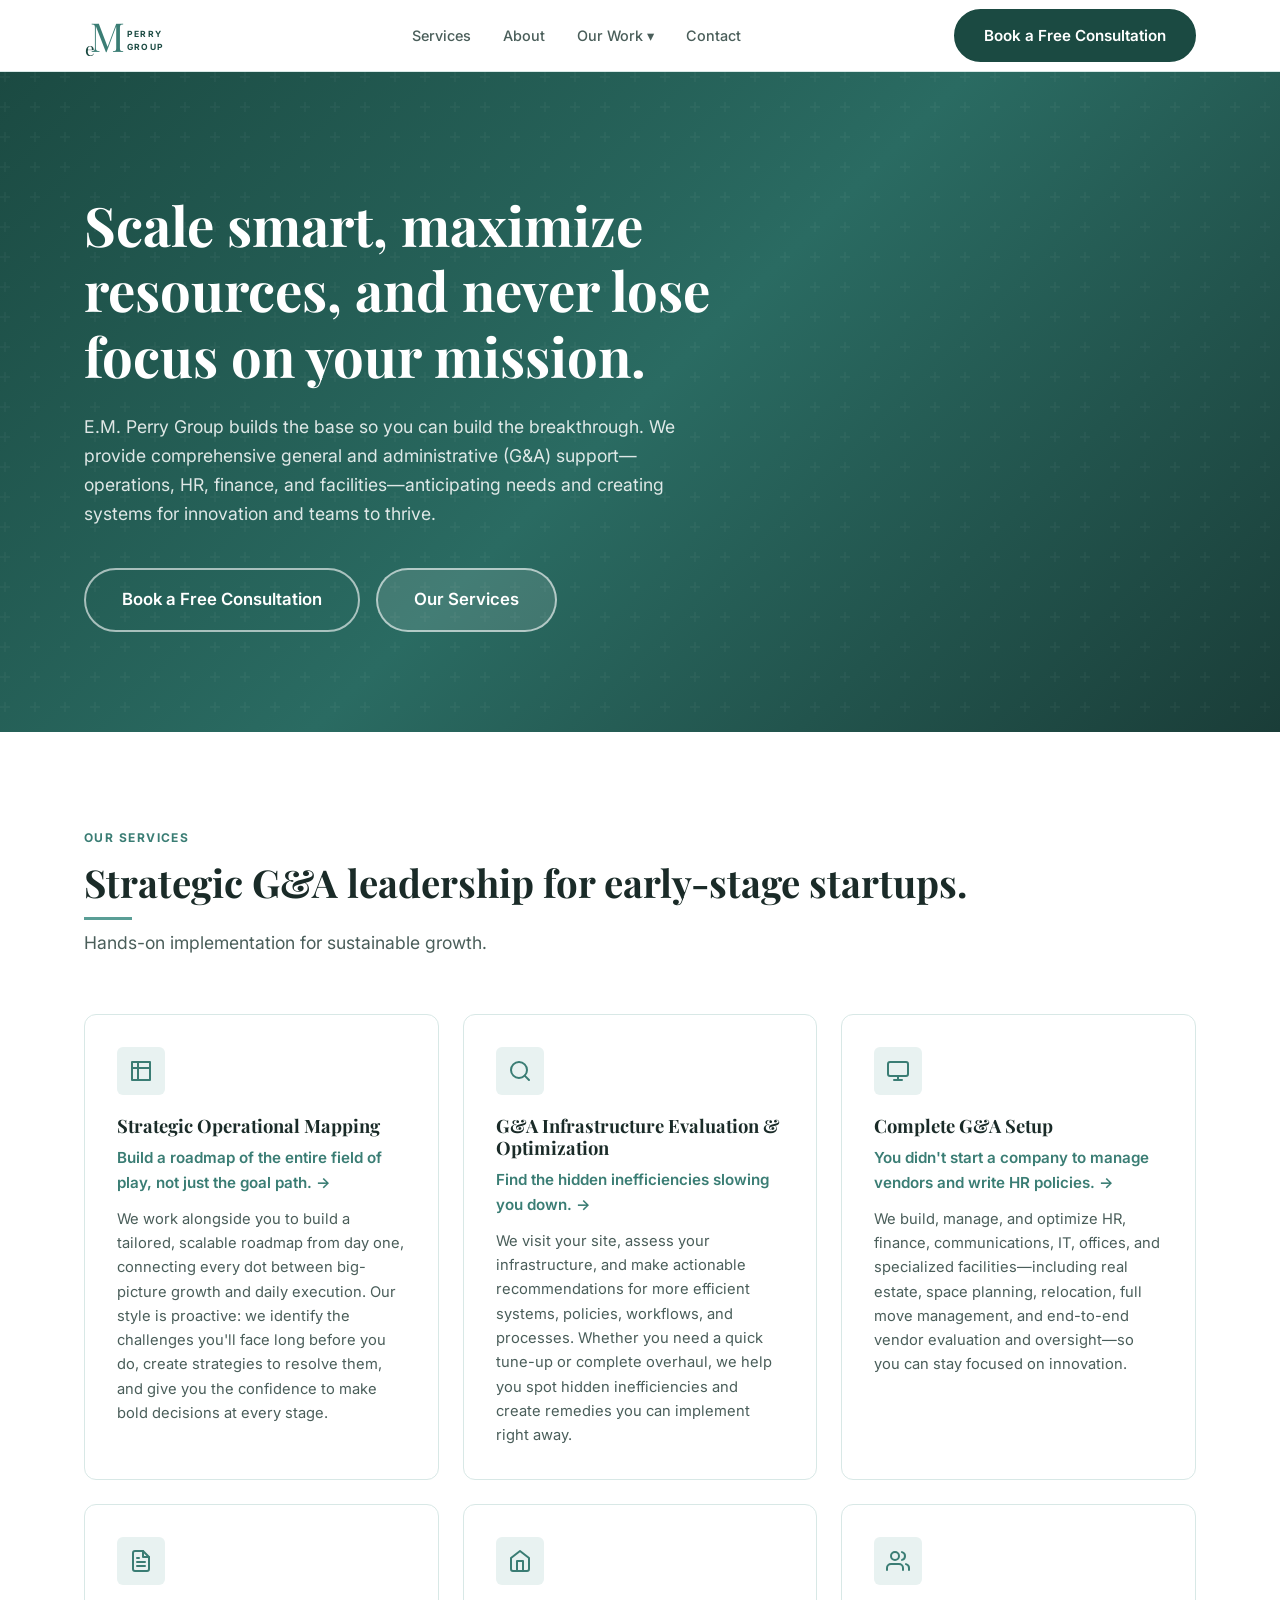
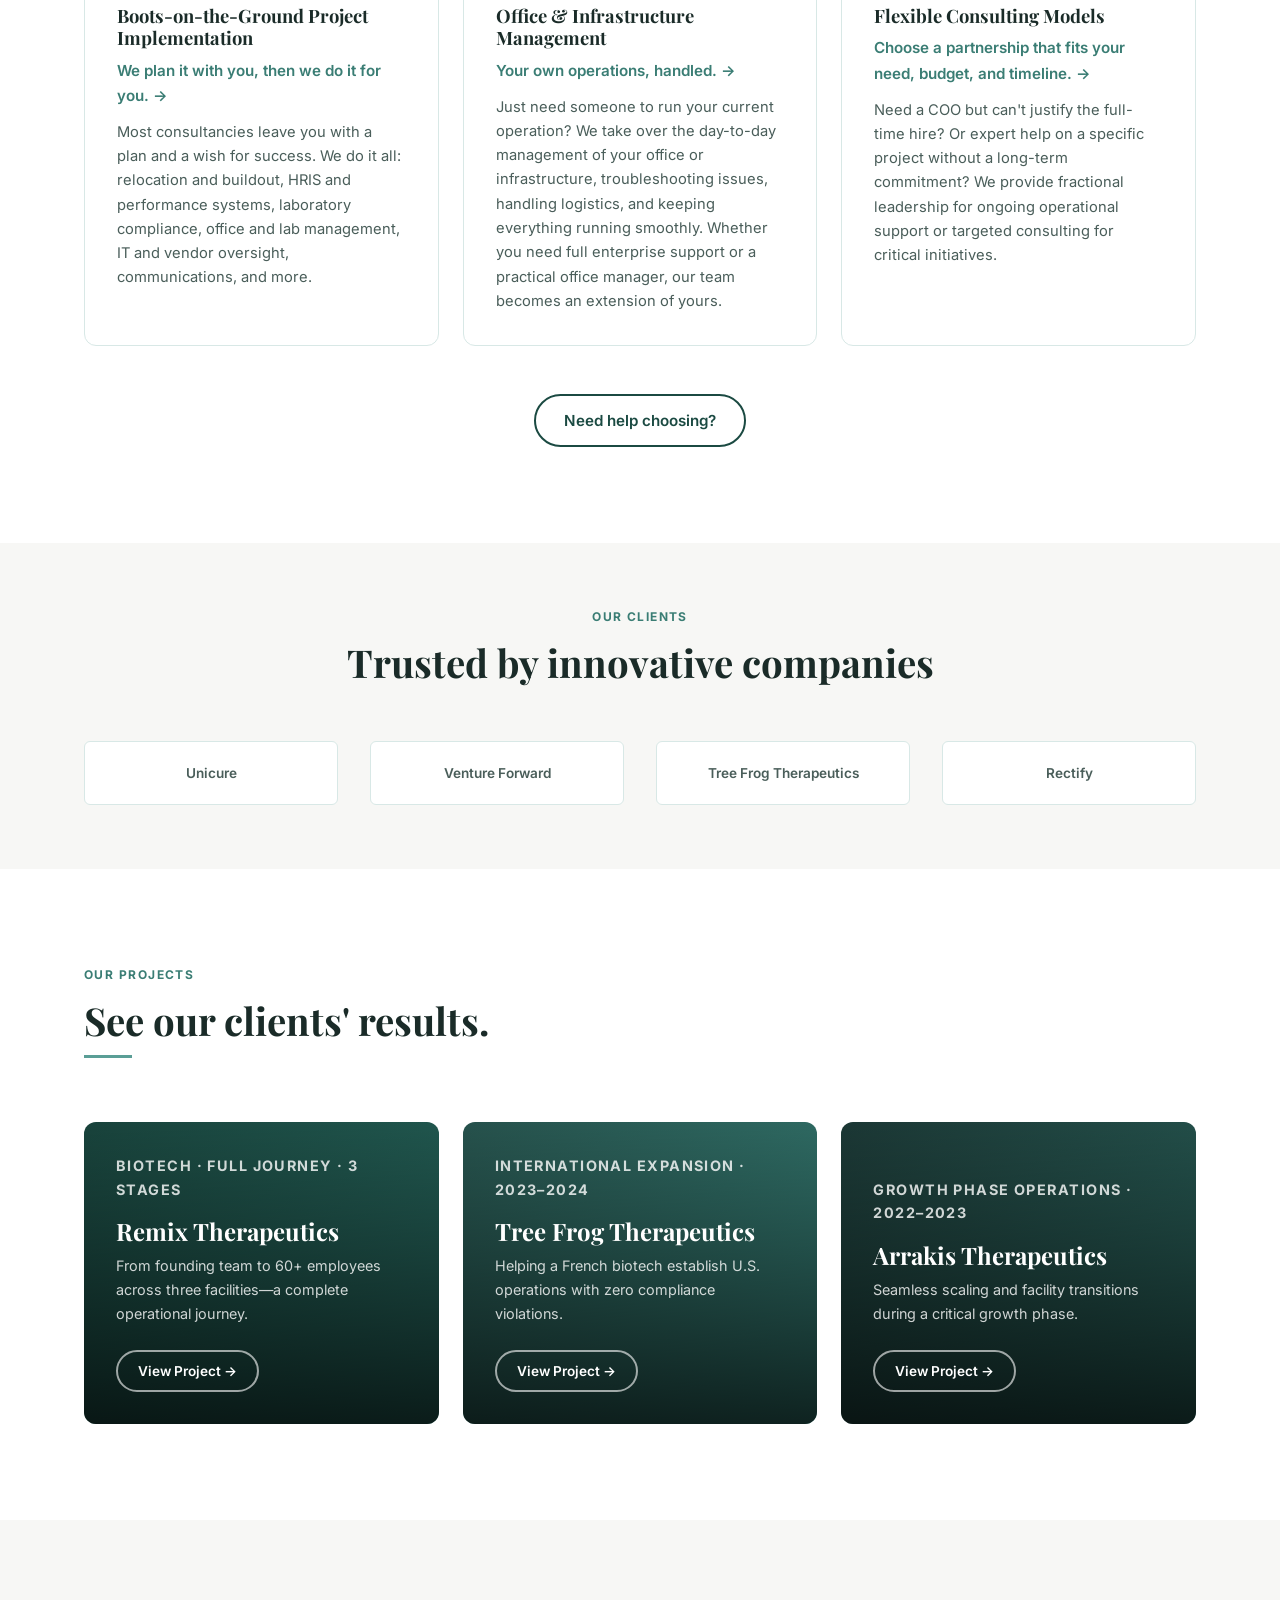
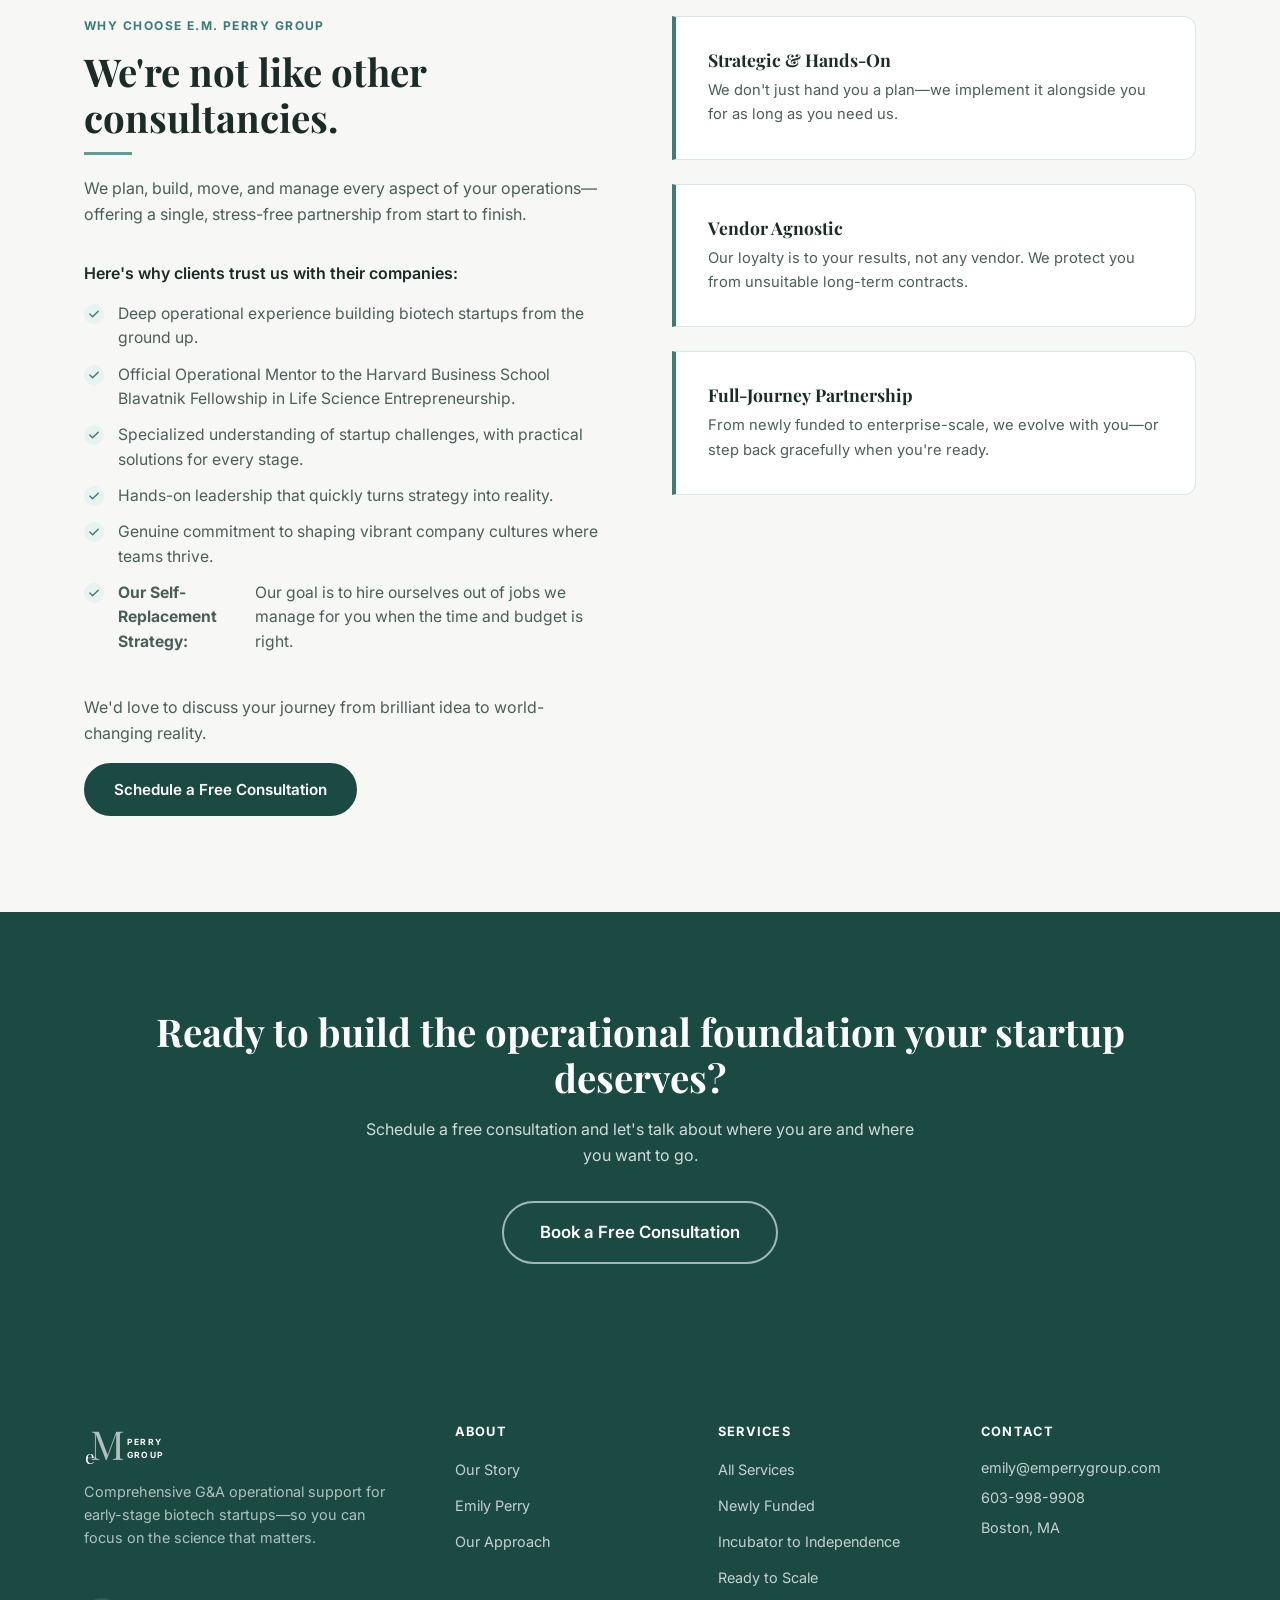
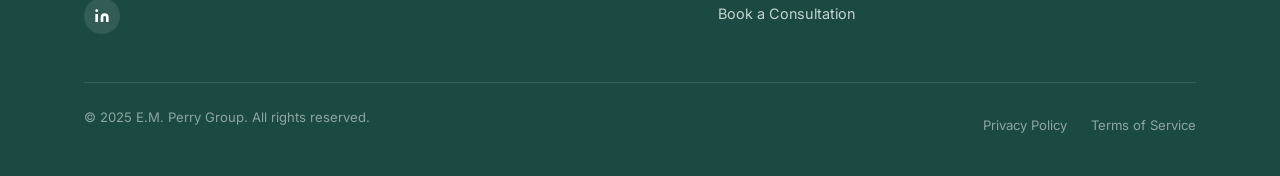
==== commit 3576ffc0: "Update logo to eM Perry Group monogram mark across all pages Replaces the placeholder circle+M SVG w" ====
--- a/website/index.html
+++ b/website/index.html
@@ -14,11 +14,12 @@
 <nav class="nav" aria-label="Main navigation">
   <div class="nav__inner">
     <a href="index.html" class="nav__logo">
-      <svg width="28" height="28" viewBox="0 0 28 28" fill="none" xmlns="http://www.w3.org/2000/svg" aria-hidden="true">
-        <circle cx="14" cy="14" r="13" stroke="#1B4A42" stroke-width="2"/>
-        <path d="M8 20V8l6 8 6-8v12" stroke="#1B4A42" stroke-width="2" stroke-linecap="round" stroke-linejoin="round"/>
+      <svg width="115" height="40" viewBox="0 0 115 40" fill="none" xmlns="http://www.w3.org/2000/svg" aria-label="E.M. Perry Group">
+        <text x="6" y="36" font-family="'Playfair Display',Georgia,serif" font-size="40" fill="#3A7D74">M</text>
+        <text x="1" y="40" font-family="'Playfair Display',Georgia,serif" font-size="19" fill="#1B4A42">e</text>
+        <text x="43" y="21" font-family="'Inter',system-ui,sans-serif" font-size="8.5" font-weight="700" letter-spacing="0.14em" fill="#1B4A42">PERRY</text>
+        <text x="43" y="34" font-family="'Inter',system-ui,sans-serif" font-size="8.5" font-weight="700" letter-spacing="0.14em" fill="#1B4A42">GROUP</text>
       </svg>
-      E.M. Perry Group
     </a>
     <div class="nav__links">
       <a href="services.html">Services</a>
@@ -254,11 +255,12 @@
     <div class="footer__grid">
       <div class="footer__brand">
         <div class="footer__logo">
-          <svg width="24" height="24" viewBox="0 0 28 28" fill="none" xmlns="http://www.w3.org/2000/svg" aria-hidden="true">
-            <circle cx="14" cy="14" r="13" stroke="white" stroke-width="2"/>
-            <path d="M8 20V8l6 8 6-8v12" stroke="white" stroke-width="2" stroke-linecap="round" stroke-linejoin="round"/>
+          <svg width="115" height="40" viewBox="0 0 115 40" fill="none" xmlns="http://www.w3.org/2000/svg" aria-label="E.M. Perry Group">
+            <text x="6" y="36" font-family="'Playfair Display',Georgia,serif" font-size="40" fill="rgba(255,255,255,0.65)">M</text>
+            <text x="1" y="40" font-family="'Playfair Display',Georgia,serif" font-size="19" fill="white">e</text>
+            <text x="43" y="21" font-family="'Inter',system-ui,sans-serif" font-size="8.5" font-weight="700" letter-spacing="0.14em" fill="white">PERRY</text>
+            <text x="43" y="34" font-family="'Inter',system-ui,sans-serif" font-size="8.5" font-weight="700" letter-spacing="0.14em" fill="white">GROUP</text>
           </svg>
-          E.M. Perry Group
         </div>
         <p class="footer__tagline">Comprehensive G&A operational support for early-stage biotech startups—so you can focus on the science that matters.</p>
         <div class="footer__social">
--- a/website/css/style.css
+++ b/website/css/style.css
@@ -150,11 +150,6 @@
 .nav__logo {
   display: flex;
   align-items: center;
-  gap: .6rem;
-  font-family: var(--font-head);
-  font-weight: 700;
-  font-size: 1.1rem;
-  color: var(--green-dark);
   flex-shrink: 0;
 }
 .nav__logo svg { flex-shrink: 0; }
@@ -268,11 +263,6 @@
 .footer__logo {
   display: flex;
   align-items: center;
-  gap: .6rem;
-  font-family: var(--font-head);
-  font-weight: 700;
-  font-size: 1.1rem;
-  color: var(--white);
 }
 .footer__tagline { font-size: .9rem; line-height: 1.6; color: rgba(255,255,255,.65); }
 .footer__col h4 {
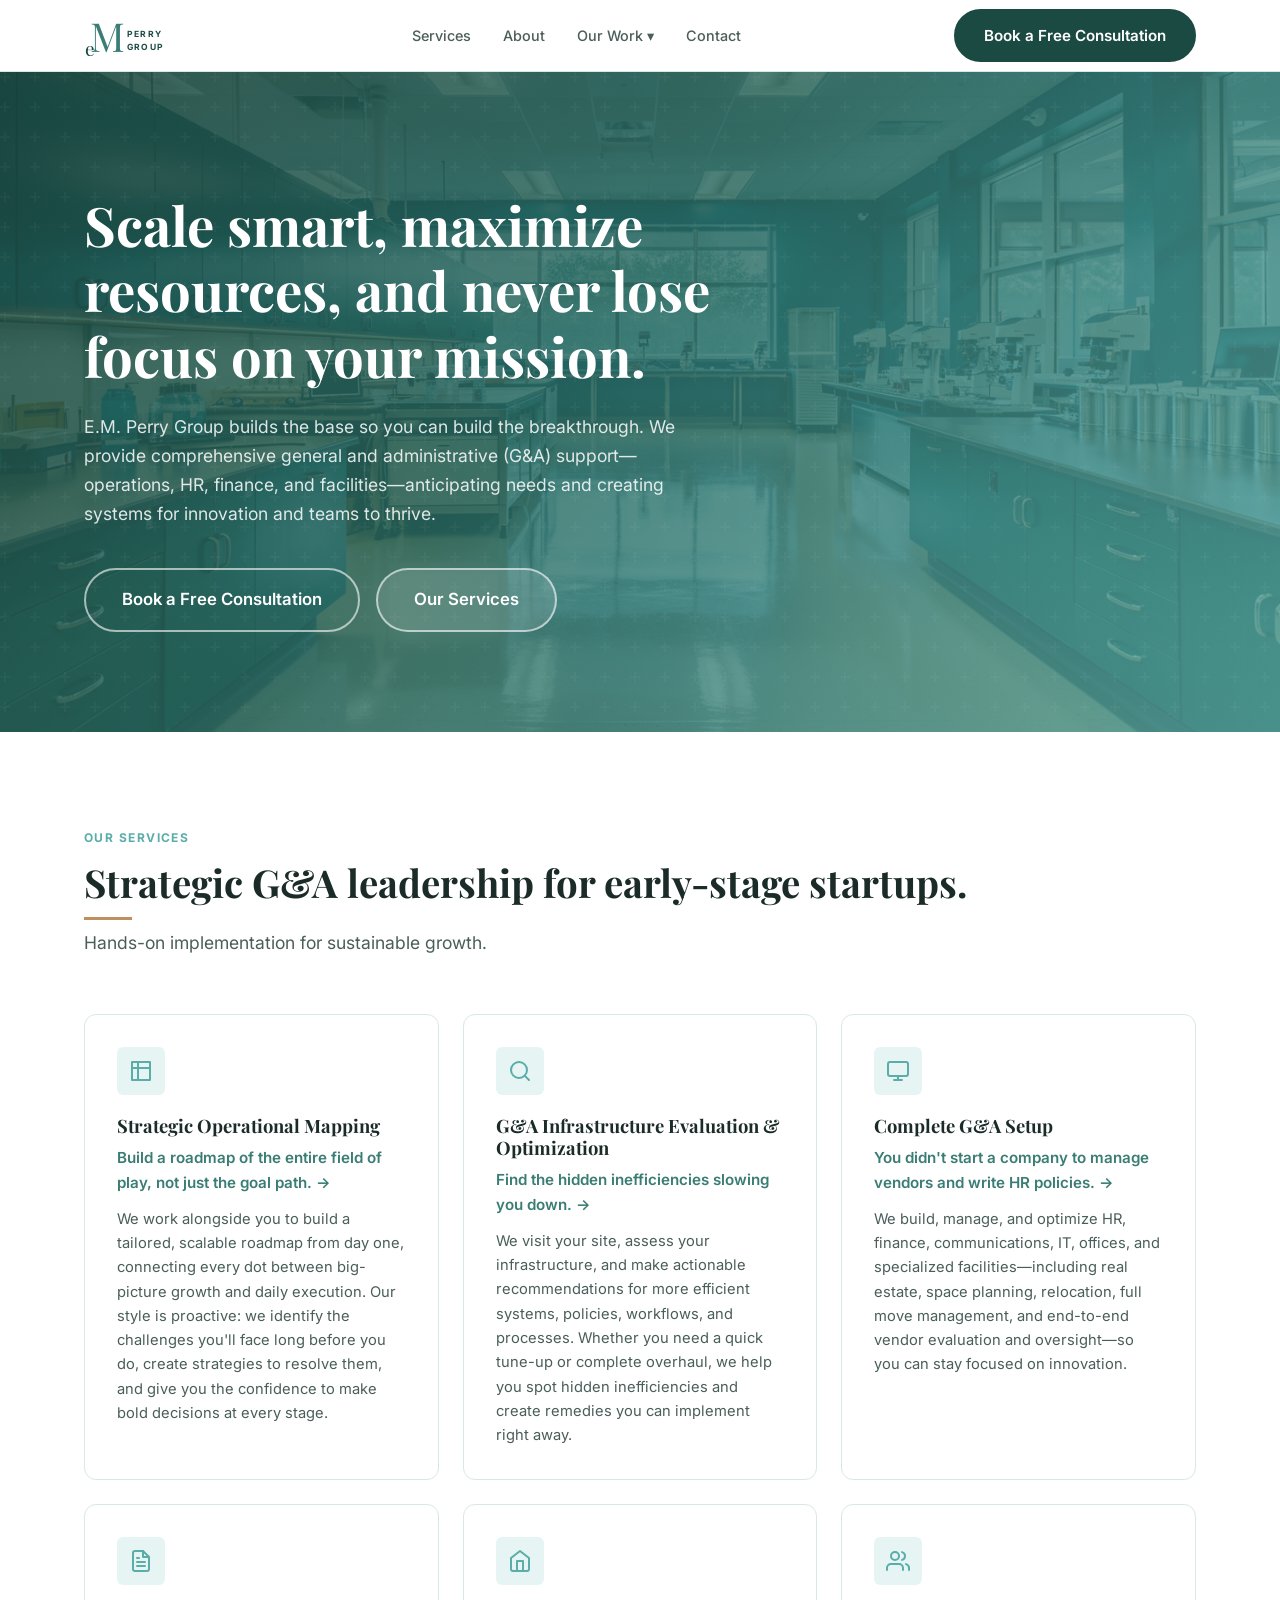
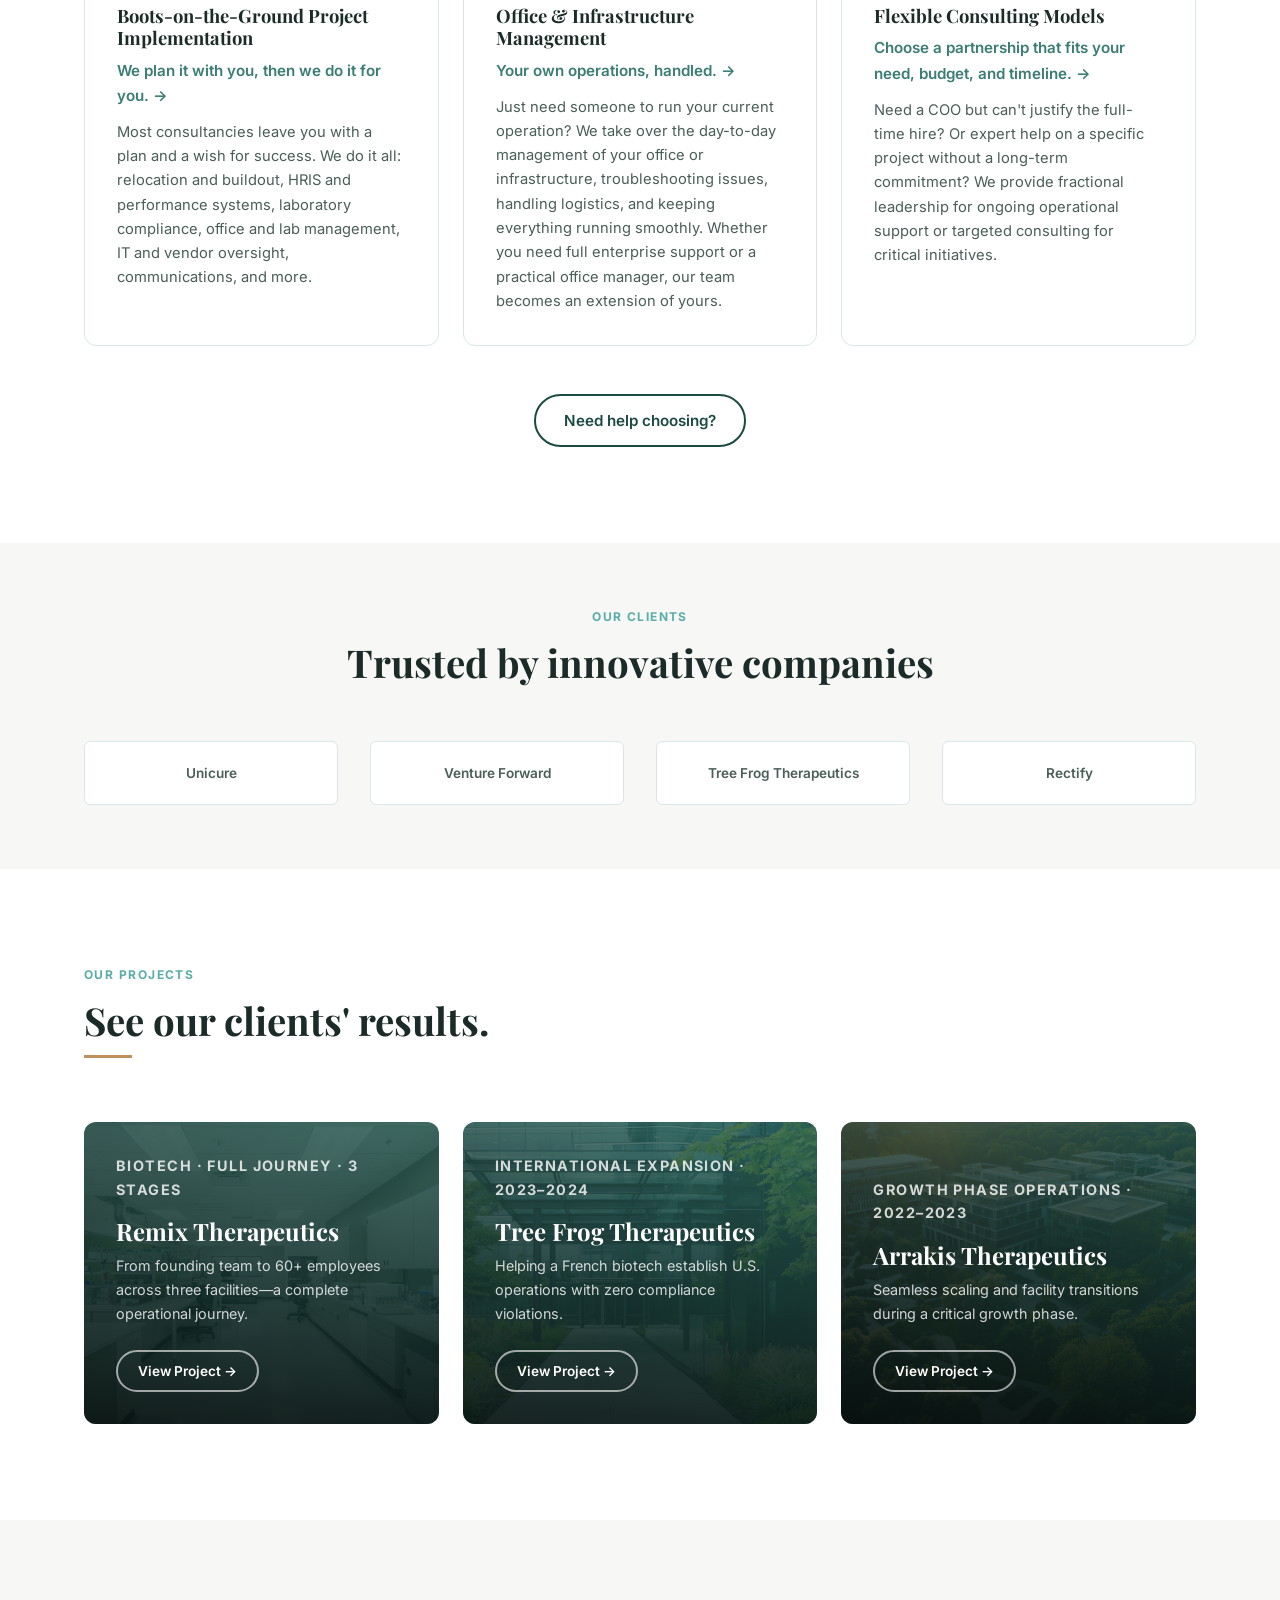
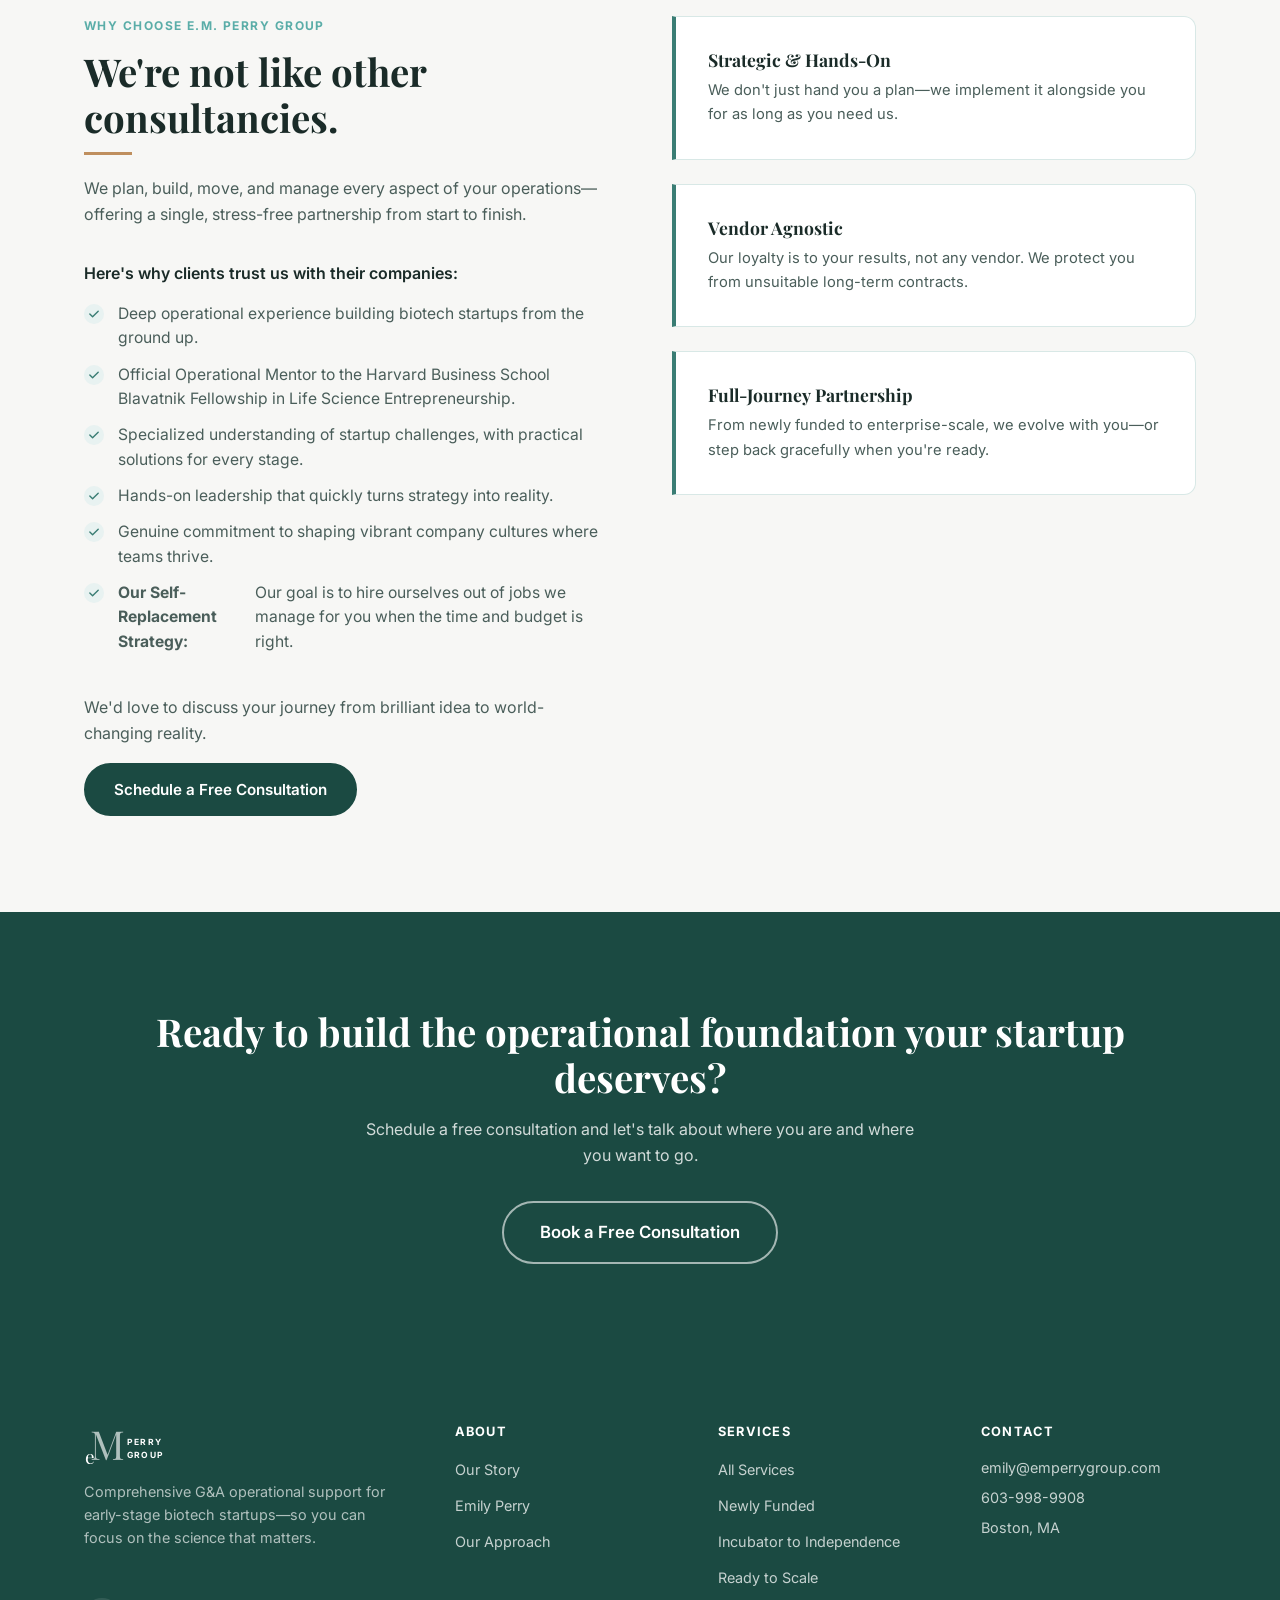
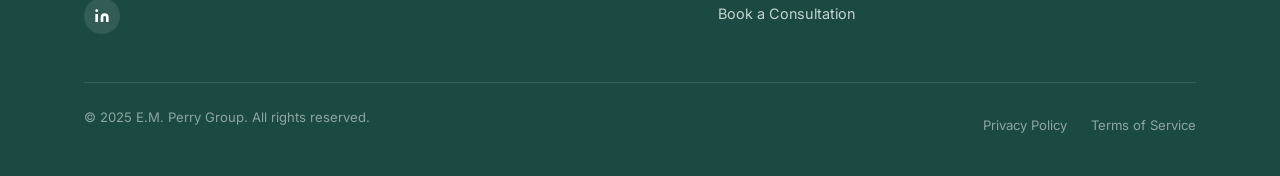
==== commit 000c6ea4: "Sprinkle Midjourney images throughout the site - Hero backgrounds: wide lab photo (homepage), DNA he" ====
--- a/website/index.html
+++ b/website/index.html
@@ -53,7 +53,7 @@
 <main>
 
 <!-- ── Hero ───────────────────────────────────────────────── -->
-<section class="hero">
+<section class="hero" style="background: linear-gradient(135deg, rgba(27,74,66,0.88) 0%, rgba(42,107,98,0.83) 45%, rgba(90,173,168,0.80) 100%), url('images/dactylic_wide_angle_empty_modern_biotech_research_laboratory__6c45ee3a-4850-42de-b261-d44dc1207f3e_3.png') center/cover no-repeat;">
   <div class="container">
     <div class="hero__inner">
       <h1>Scale smart, maximize resources, and never lose focus on your mission.</h1>
@@ -164,7 +164,7 @@
     </div>
     <div class="grid-3">
 
-      <a href="case-studies/remix.html" class="case-card" style="background: linear-gradient(135deg,#1B4A42,#2a7066)">
+      <a href="case-studies/remix.html" class="case-card" style="background: linear-gradient(135deg,rgba(27,74,66,0.80),rgba(42,112,102,0.78)), url('images/dactylic_new_biotech_laboratory_being_set_up_modern_equipment_9eb130fc-6277-446a-ad58-818b49a9b0e3_0.png') center/cover no-repeat">
         <div class="case-card__overlay"></div>
         <div class="case-card__body">
           <p class="case-card__tag">Biotech · Full Journey · 3 Stages</p>
@@ -174,7 +174,7 @@
         </div>
       </a>
 
-      <a href="case-studies/tree-frog.html" class="case-card" style="background: linear-gradient(135deg,#2a5a54,#3a8a80)">
+      <a href="case-studies/tree-frog.html" class="case-card" style="background: linear-gradient(135deg,rgba(42,90,84,0.80),rgba(58,138,128,0.78)), url('images/dactylic_entrance_of_contemporary_biotech_laboratory_building_704d10ff-127a-46a3-9a3e-e6a88543873b_0.png') center/cover no-repeat">
         <div class="case-card__overlay"></div>
         <div class="case-card__body">
           <p class="case-card__tag">International Expansion · 2023–2024</p>
@@ -184,7 +184,7 @@
         </div>
       </a>
 
-      <a href="case-studies/arrakis.html" class="case-card" style="background: linear-gradient(135deg,#1e3d3a,#2d6b63)">
+      <a href="case-studies/arrakis.html" class="case-card" style="background: linear-gradient(135deg,rgba(30,61,58,0.80),rgba(45,107,99,0.78)), url('images/dactylic_aerial_drone_view_of_modern_science_and_technology_r_a0369d65-620e-4e4b-bfc3-732e9d0cc8c2_0.png') center/cover no-repeat">
         <div class="case-card__overlay"></div>
         <div class="case-card__body">
           <p class="case-card__tag">Growth Phase Operations · 2022–2023</p>
--- a/website/css/style.css
+++ b/website/css/style.css
@@ -12,6 +12,10 @@
   --green-light:  #5A9E96;
   --green-pale:   #E8F2F1;
   --green-btn:    #2C6B62;
+  --teal:         #5AADA8;
+  --teal-pale:    #E6F5F4;
+  --gold:         #BF8F5E;
+  --gold-pale:    #F7EDDF;
   --cream:        #F7F7F5;
   --text-dark:    #1A2B28;
   --text-mid:     #4A5E5A;
@@ -60,7 +64,7 @@
   font-weight: 700;
   letter-spacing: .12em;
   text-transform: uppercase;
-  color: var(--green-mid);
+  color: var(--teal);
   margin-bottom: .75rem;
   display: block;
 }
@@ -72,7 +76,7 @@
 .section--cream { background: var(--cream); }
 .section--dark { background: var(--green-dark); color: var(--white); }
 .section--dark h1, .section--dark h2, .section--dark h3, .section--dark h4 { color: var(--white); }
-.section--pale { background: var(--green-pale); }
+.section--pale { background: var(--teal-pale); }
 
 .section-header { margin-bottom: 56px; }
 .section-header h2 { margin-bottom: .5rem; }
@@ -87,7 +91,7 @@
   display: block;
   width: 48px;
   height: 3px;
-  background: var(--green-light);
+  background: var(--gold);
   margin-top: 12px;
 }
 .accent-line--center::after { margin: 12px auto 0; }
@@ -172,7 +176,7 @@
   bottom: -4px;
   left: 0; right: 0;
   height: 2px;
-  background: var(--green-light);
+  background: var(--gold);
   border-radius: 2px;
 }
 /* Dropdown */
@@ -314,7 +318,7 @@
 
 /* ── Hero ───────────────────────────────────────────────────── */
 .hero {
-  background: linear-gradient(135deg, var(--green-dark) 0%, #2a6b62 50%, #1a3d38 100%);
+  background: linear-gradient(135deg, var(--green-dark) 0%, #2a6b62 45%, var(--teal) 100%);
   color: var(--white);
   padding: 120px 0 100px;
   position: relative;
@@ -345,10 +349,10 @@
 .card__icon {
   width: 48px; height: 48px;
   border-radius: var(--radius-sm);
-  background: var(--green-pale);
+  background: var(--teal-pale);
   display: flex; align-items: center; justify-content: center;
   margin-bottom: 1.25rem;
-  color: var(--green-mid);
+  color: var(--teal);
 }
 .card h3 { margin-bottom: .5rem; font-size: 1.15rem; }
 .card .card__teaser {
@@ -475,7 +479,7 @@
 .case-meta__item:last-child { border-right: none; }
 .case-meta__label { font-size: .75rem; font-weight: 700; text-transform: uppercase; letter-spacing: .08em; color: var(--text-light); margin-bottom: .25rem; }
 .case-meta__value { font-size: .95rem; font-weight: 600; color: var(--text-dark); }
-.case-meta__value--accent { color: var(--green-mid); }
+.case-meta__value--accent { color: var(--teal); }
 
 .case-section { margin-bottom: 3rem; }
 .case-section h2 { margin-bottom: 1.25rem; }
@@ -501,10 +505,10 @@
 
 /* ── Stat cards ─────────────────────────────────────────────── */
 .stat-card {
-  border-left: 3px solid var(--green-mid);
+  border-left: 3px solid var(--gold);
   padding: 1rem 1.25rem;
 }
-.stat-card .stat { font-family: var(--font-head); font-size: 2.5rem; font-weight: 700; color: var(--green-dark); line-height: 1; margin-bottom: .25rem; }
+.stat-card .stat { font-family: var(--font-head); font-size: 2.5rem; font-weight: 700; color: var(--teal); line-height: 1; margin-bottom: .25rem; }
 .stat-card p { font-size: .88rem; color: var(--text-mid); }
 
 /* ── Service chips ──────────────────────────────────────────── */
@@ -557,8 +561,8 @@
 .modal h2 { margin-bottom: 1rem; font-size: 1.5rem; }
 .modal p { color: var(--text-mid); margin-bottom: 1rem; }
 .modal__callout {
-  background: var(--green-pale);
-  border-left: 3px solid var(--green-mid);
+  background: var(--gold-pale);
+  border-left: 3px solid var(--gold);
   padding: 1rem 1.25rem;
   border-radius: 0 var(--radius-sm) var(--radius-sm) 0;
   margin: 1.25rem 0;
@@ -606,16 +610,14 @@
 }
 .approach-card__num {
   font-family: var(--font-head);
-  font-size: 2rem;
+  font-size: 1.1rem;
   font-weight: 700;
-  color: var(--green-pale);
-  background: var(--green-dark);
+  color: var(--white);
+  background: var(--teal);
   width: 52px; height: 52px;
   border-radius: var(--radius-sm);
   display: flex; align-items: center; justify-content: center;
   margin-bottom: 1.25rem;
-  font-size: 1.1rem;
-  color: var(--white);
 }
 .approach-card h3 { margin-bottom: .5rem; }
 .approach-card p { font-size: .92rem; color: var(--text-mid); }
@@ -639,8 +641,8 @@
 .form-group textarea:focus,
 .form-group select:focus {
   outline: none;
-  border-color: var(--green-mid);
-  box-shadow: 0 0 0 3px rgba(90,158,150,.15);
+  border-color: var(--teal);
+  box-shadow: 0 0 0 3px rgba(90,173,168,.15);
 }
 .form-group textarea { min-height: 130px; resize: vertical; }
 .form-row { display: grid; grid-template-columns: 1fr 1fr; gap: 1rem; }
@@ -802,6 +804,22 @@
 .related-projects { display: grid; grid-template-columns: repeat(2, 1fr); gap: 1.5rem; }
 @media (max-width: 600px) { .related-projects { grid-template-columns: 1fr; } }
 
+/* ── Photo strip (full-width image break between sections) ───── */
+.photo-strip {
+  height: 320px;
+  background-size: cover;
+  background-position: center;
+  background-repeat: no-repeat;
+  position: relative;
+}
+.photo-strip::after {
+  content: '';
+  position: absolute;
+  inset: 0;
+  background: rgba(27,74,66,0.15);
+}
+@media (max-width: 768px) { .photo-strip { height: 220px; } }
+
 /* ── Page hero (interior pages) ─────────────────────────────── */
 .page-hero {
   background: linear-gradient(135deg, var(--green-dark) 0%, #2a6b62 100%);
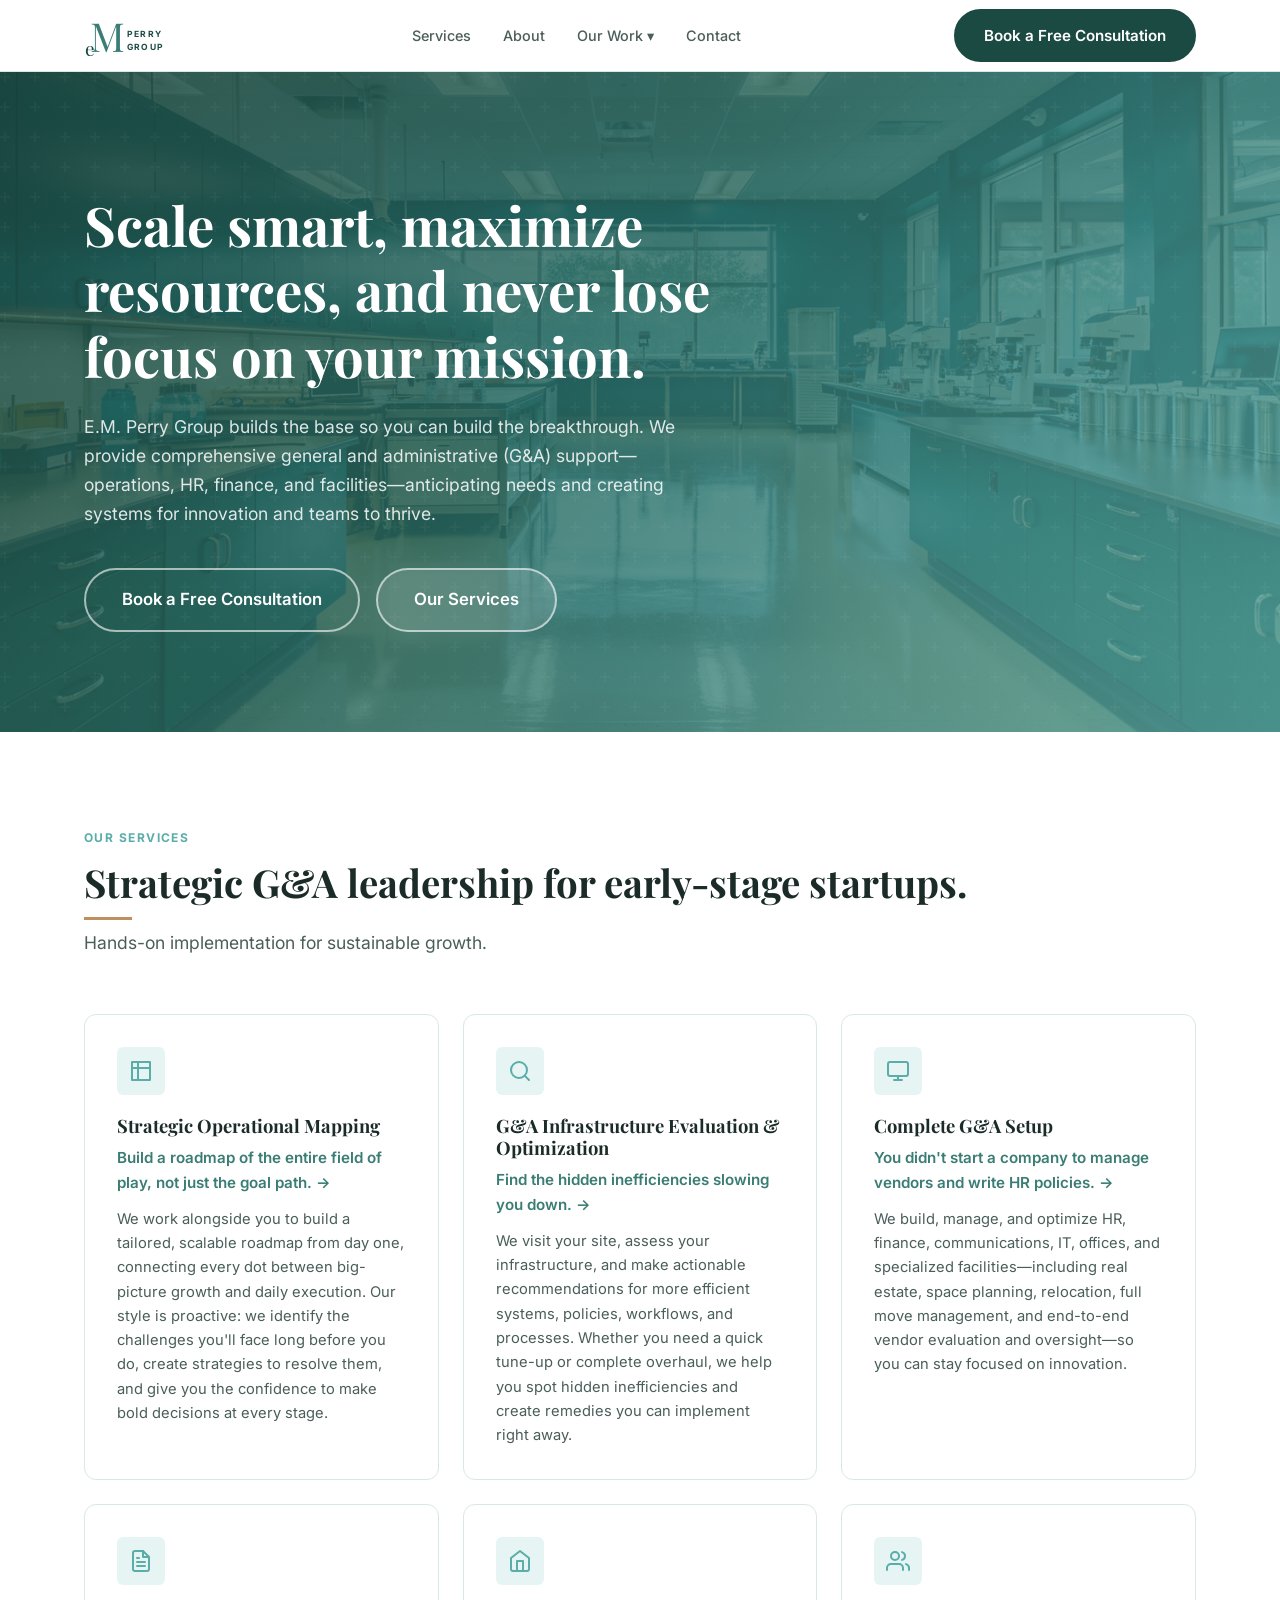
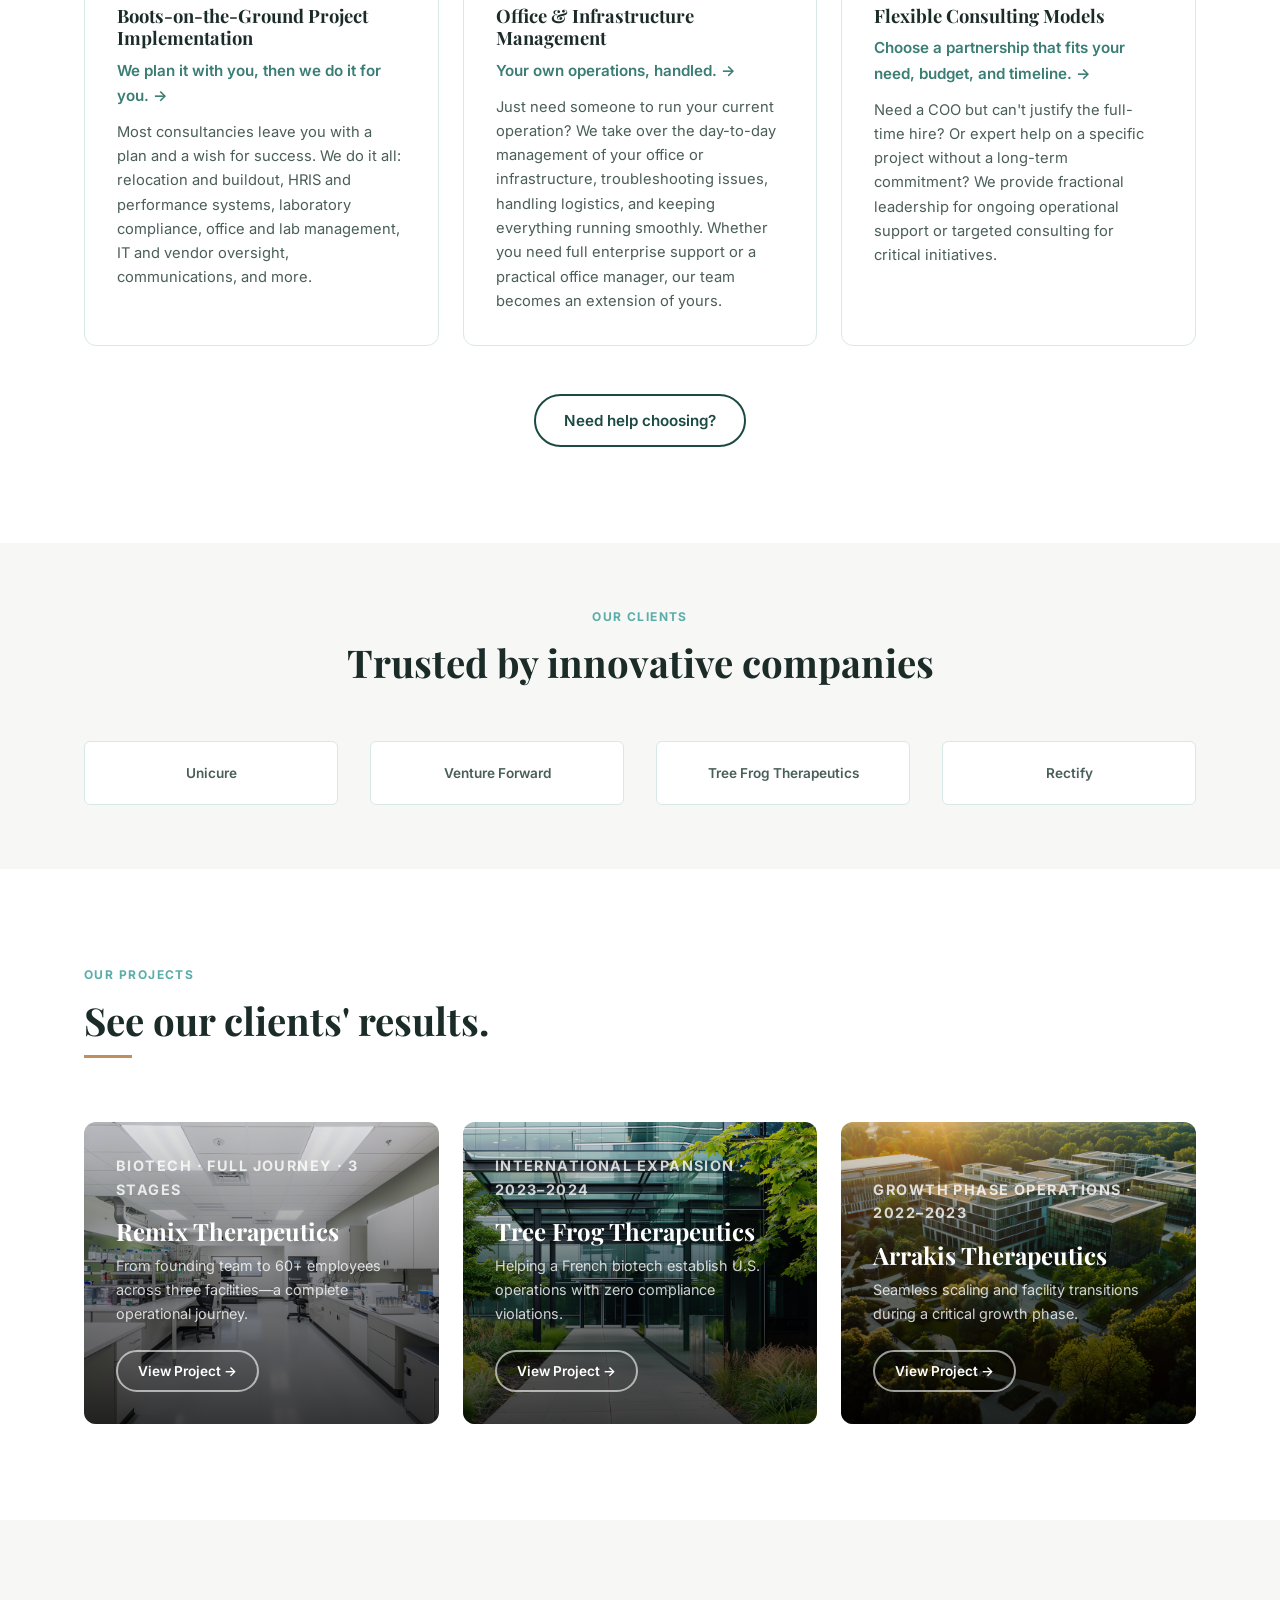
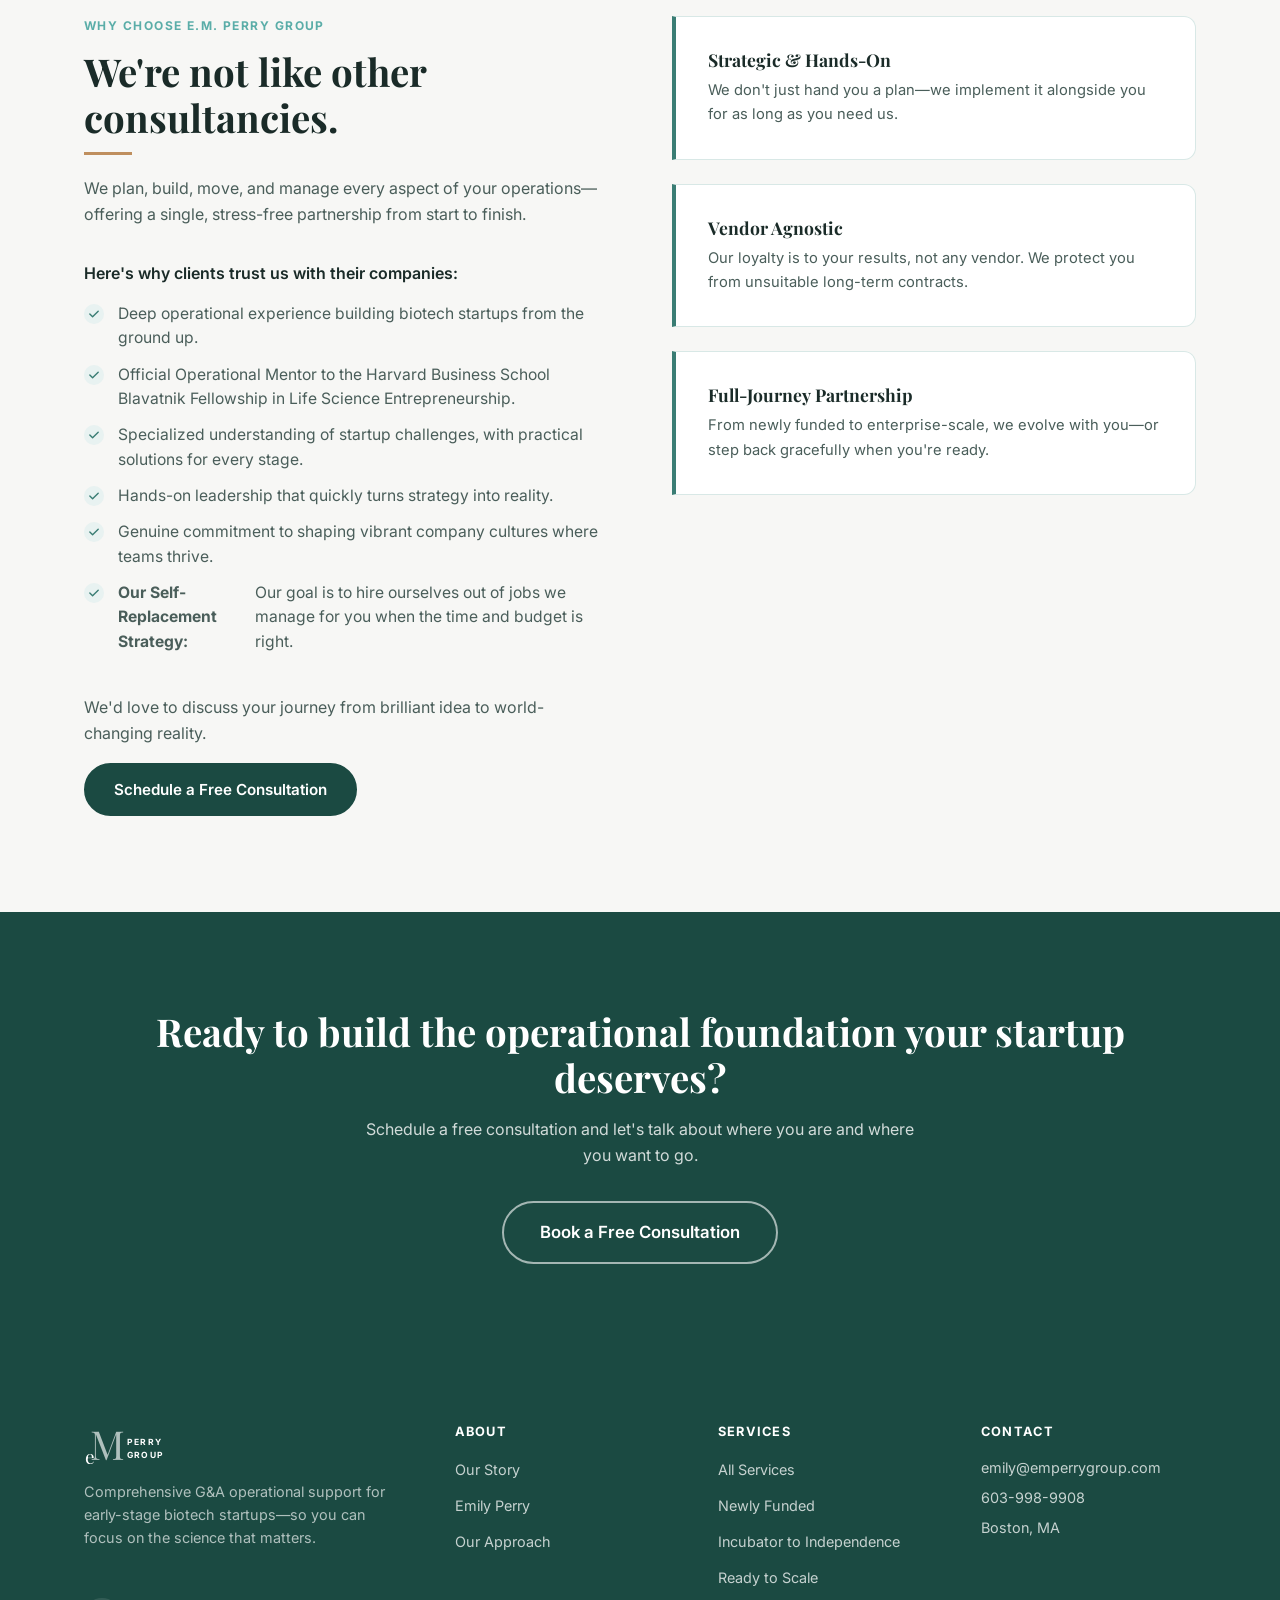
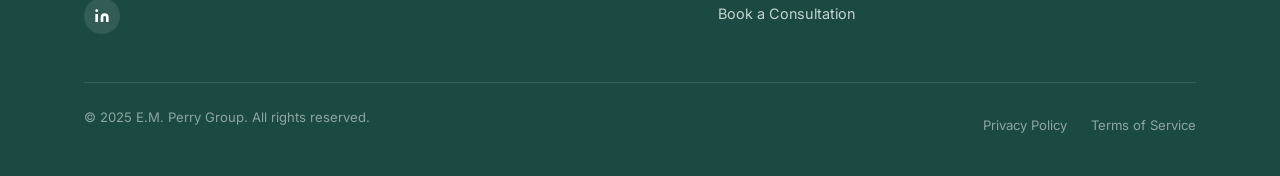
==== commit 09391b25: "Fix case card images not visible — remove opaque gradient layer The tinting gradient at 80% opacity " ====
--- a/website/index.html
+++ b/website/index.html
@@ -164,7 +164,7 @@
     </div>
     <div class="grid-3">
 
-      <a href="case-studies/remix.html" class="case-card" style="background: linear-gradient(135deg,rgba(27,74,66,0.80),rgba(42,112,102,0.78)), url('images/dactylic_new_biotech_laboratory_being_set_up_modern_equipment_9eb130fc-6277-446a-ad58-818b49a9b0e3_0.png') center/cover no-repeat">
+      <a href="case-studies/remix.html" class="case-card" style="background: url('images/dactylic_new_biotech_laboratory_being_set_up_modern_equipment_9eb130fc-6277-446a-ad58-818b49a9b0e3_0.png') center/cover no-repeat; background-color:#1B4A42;">
         <div class="case-card__overlay"></div>
         <div class="case-card__body">
           <p class="case-card__tag">Biotech · Full Journey · 3 Stages</p>
@@ -174,7 +174,7 @@
         </div>
       </a>
 
-      <a href="case-studies/tree-frog.html" class="case-card" style="background: linear-gradient(135deg,rgba(42,90,84,0.80),rgba(58,138,128,0.78)), url('images/dactylic_entrance_of_contemporary_biotech_laboratory_building_704d10ff-127a-46a3-9a3e-e6a88543873b_0.png') center/cover no-repeat">
+      <a href="case-studies/tree-frog.html" class="case-card" style="background: url('images/dactylic_entrance_of_contemporary_biotech_laboratory_building_704d10ff-127a-46a3-9a3e-e6a88543873b_0.png') center/cover no-repeat; background-color:#2a5a54;">
         <div class="case-card__overlay"></div>
         <div class="case-card__body">
           <p class="case-card__tag">International Expansion · 2023–2024</p>
@@ -184,7 +184,7 @@
         </div>
       </a>
 
-      <a href="case-studies/arrakis.html" class="case-card" style="background: linear-gradient(135deg,rgba(30,61,58,0.80),rgba(45,107,99,0.78)), url('images/dactylic_aerial_drone_view_of_modern_science_and_technology_r_a0369d65-620e-4e4b-bfc3-732e9d0cc8c2_0.png') center/cover no-repeat">
+      <a href="case-studies/arrakis.html" class="case-card" style="background: url('images/dactylic_aerial_drone_view_of_modern_science_and_technology_r_a0369d65-620e-4e4b-bfc3-732e9d0cc8c2_0.png') center/cover no-repeat; background-color:#1e3d3a;">
         <div class="case-card__overlay"></div>
         <div class="case-card__body">
           <p class="case-card__tag">Growth Phase Operations · 2022–2023</p>
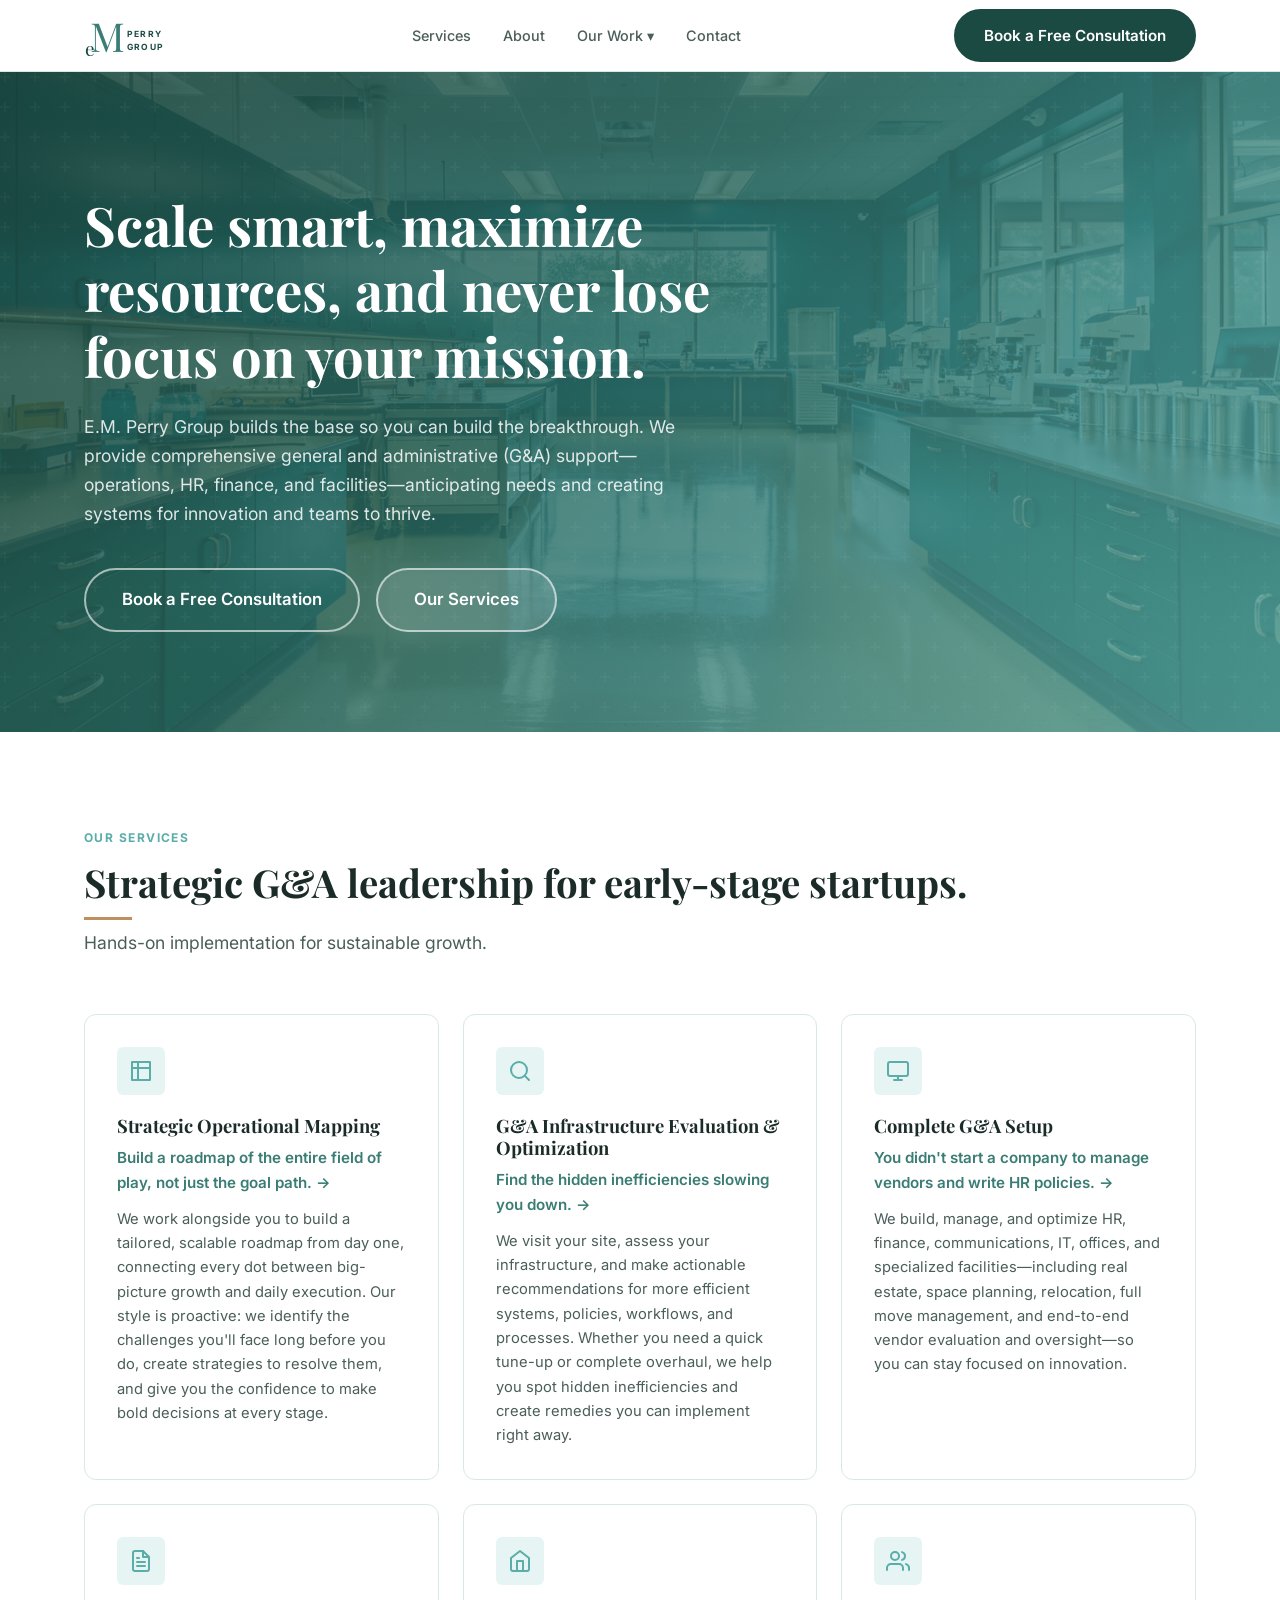
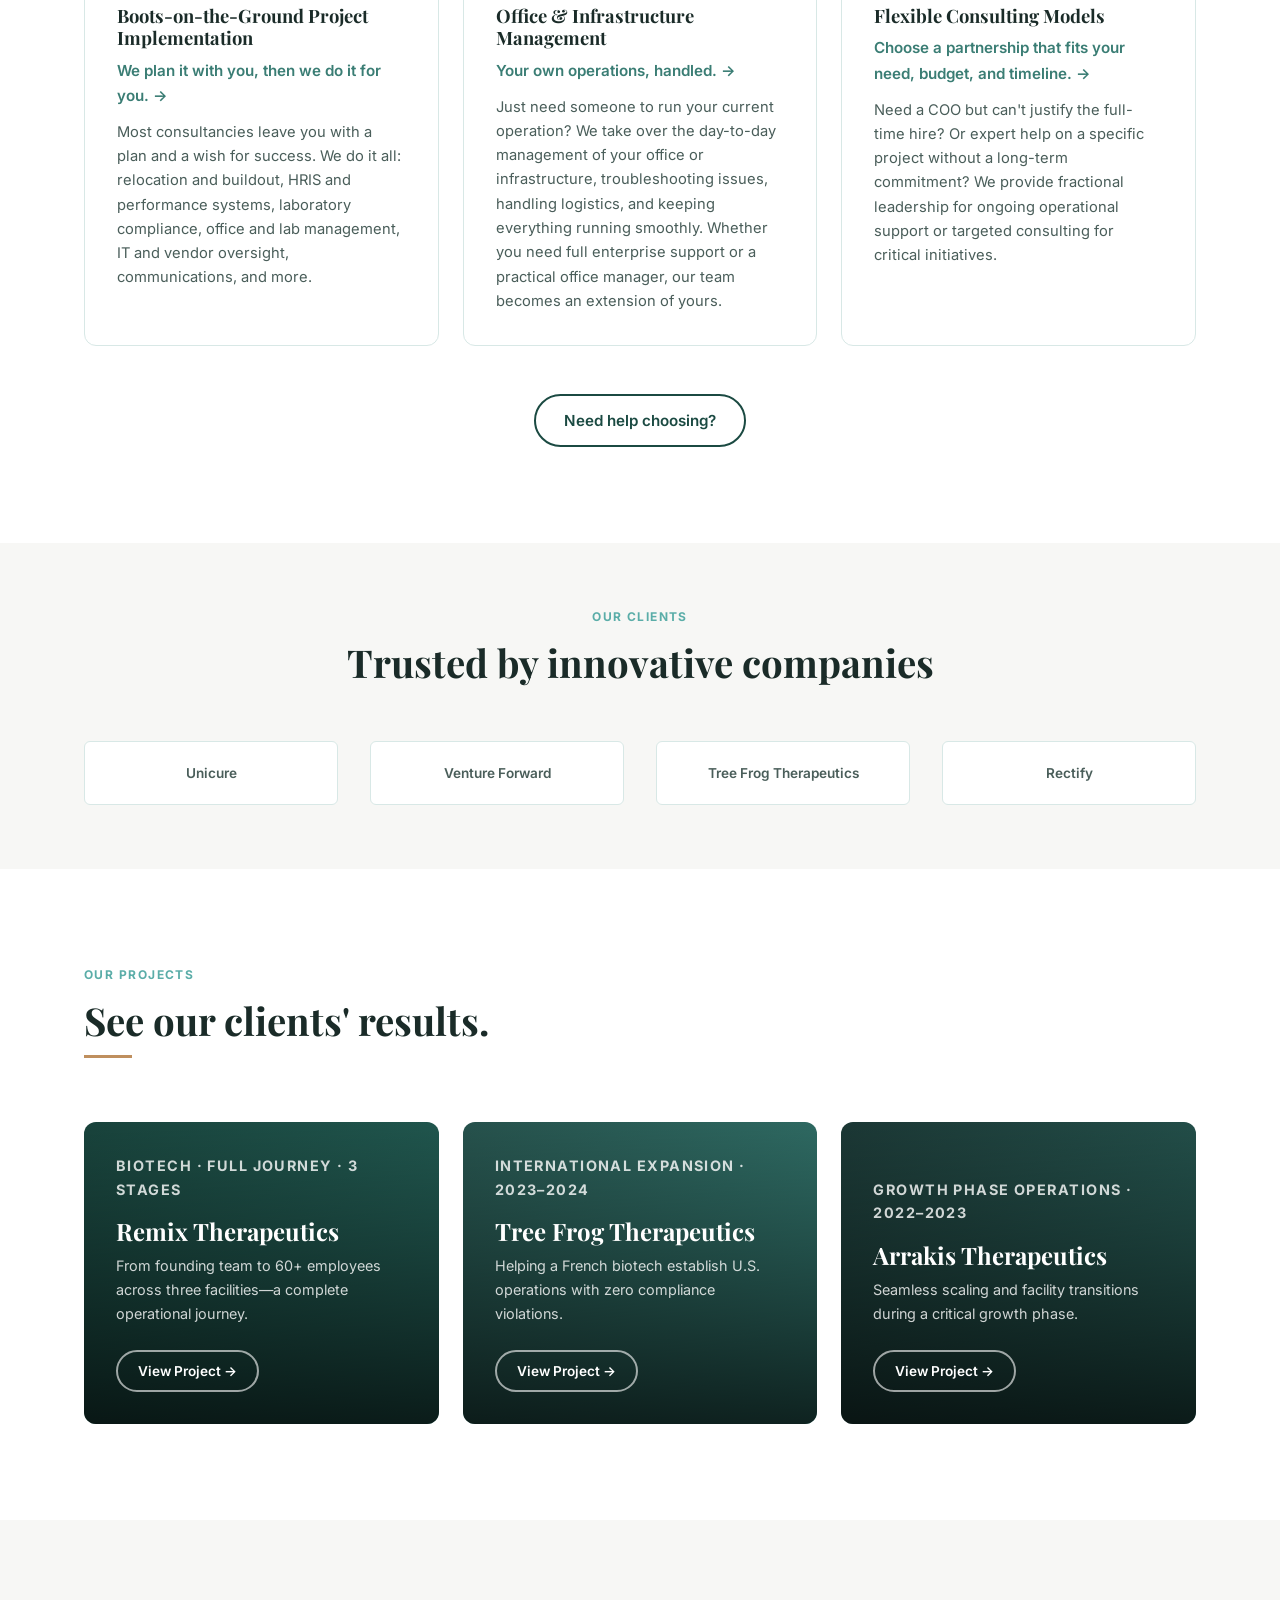
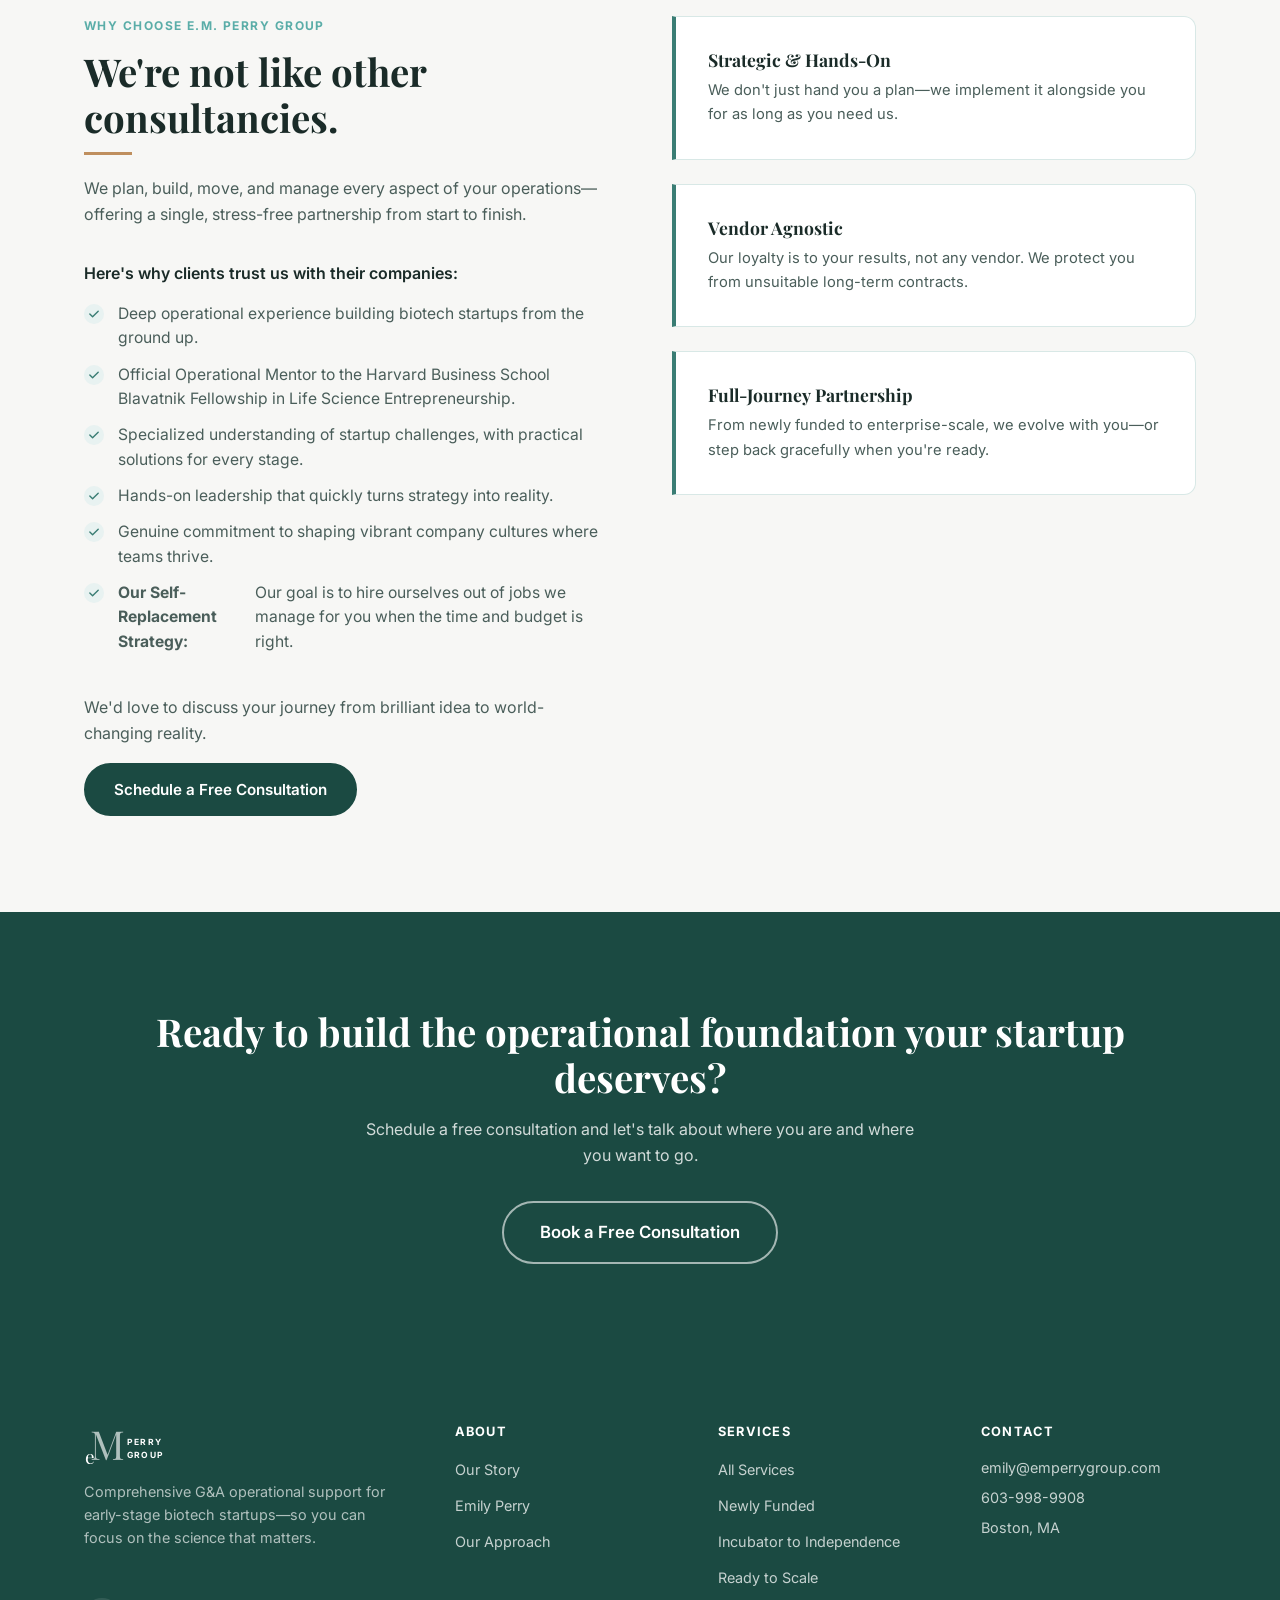
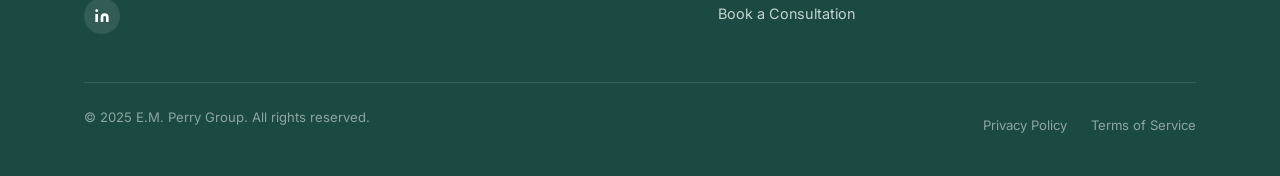
==== commit 5c06fe69: "Revert case cards to original gradients; move images to case study pages Case cards are back to thei" ====
--- a/website/index.html
+++ b/website/index.html
@@ -164,7 +164,7 @@
     </div>
     <div class="grid-3">
 
-      <a href="case-studies/remix.html" class="case-card" style="background: url('images/dactylic_new_biotech_laboratory_being_set_up_modern_equipment_9eb130fc-6277-446a-ad58-818b49a9b0e3_0.png') center/cover no-repeat; background-color:#1B4A42;">
+      <a href="case-studies/remix.html" class="case-card" style="background: linear-gradient(135deg,#1B4A42,#2a7066)">
         <div class="case-card__overlay"></div>
         <div class="case-card__body">
           <p class="case-card__tag">Biotech · Full Journey · 3 Stages</p>
@@ -174,7 +174,7 @@
         </div>
       </a>
 
-      <a href="case-studies/tree-frog.html" class="case-card" style="background: url('images/dactylic_entrance_of_contemporary_biotech_laboratory_building_704d10ff-127a-46a3-9a3e-e6a88543873b_0.png') center/cover no-repeat; background-color:#2a5a54;">
+      <a href="case-studies/tree-frog.html" class="case-card" style="background: linear-gradient(135deg,#2a5a54,#3a8a80)">
         <div class="case-card__overlay"></div>
         <div class="case-card__body">
           <p class="case-card__tag">International Expansion · 2023–2024</p>
@@ -184,7 +184,7 @@
         </div>
       </a>
 
-      <a href="case-studies/arrakis.html" class="case-card" style="background: url('images/dactylic_aerial_drone_view_of_modern_science_and_technology_r_a0369d65-620e-4e4b-bfc3-732e9d0cc8c2_0.png') center/cover no-repeat; background-color:#1e3d3a;">
+      <a href="case-studies/arrakis.html" class="case-card" style="background: linear-gradient(135deg,#1e3d3a,#2d6b63)">
         <div class="case-card__overlay"></div>
         <div class="case-card__body">
           <p class="case-card__tag">Growth Phase Operations · 2022–2023</p>
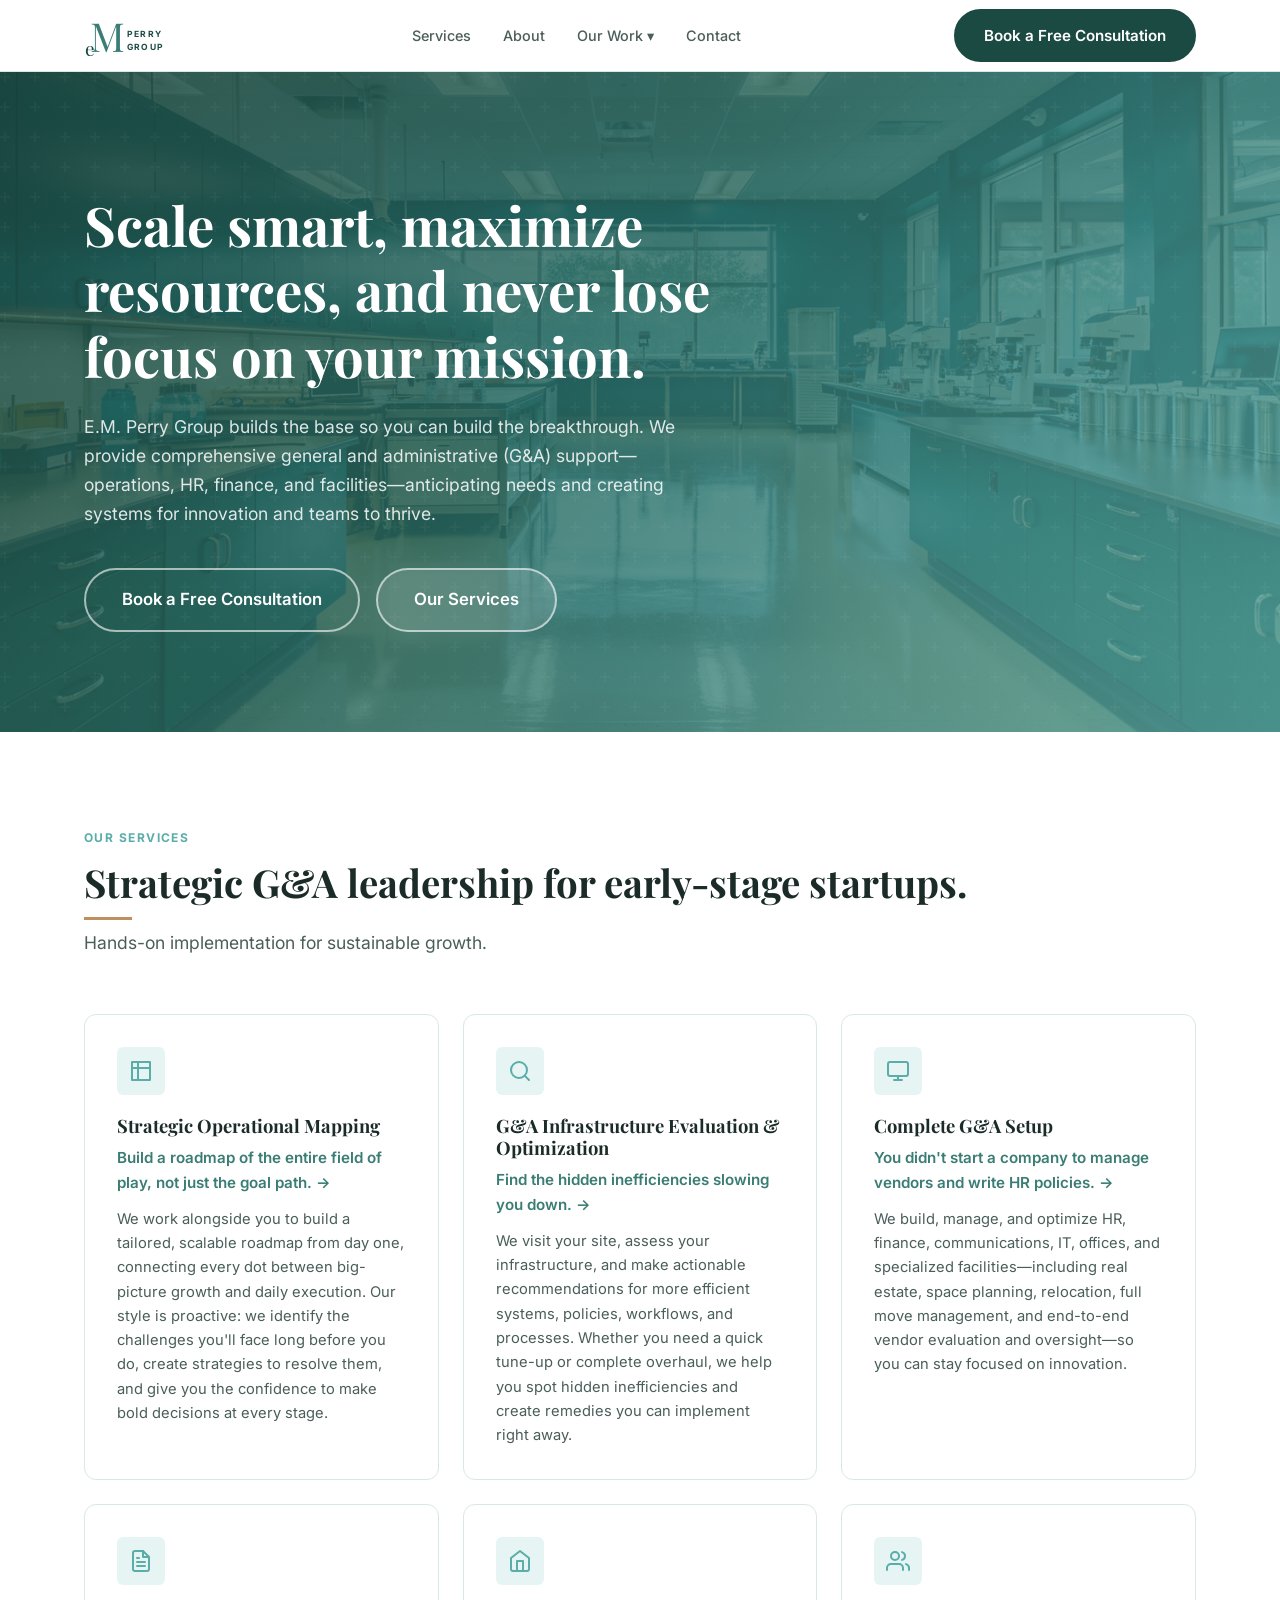
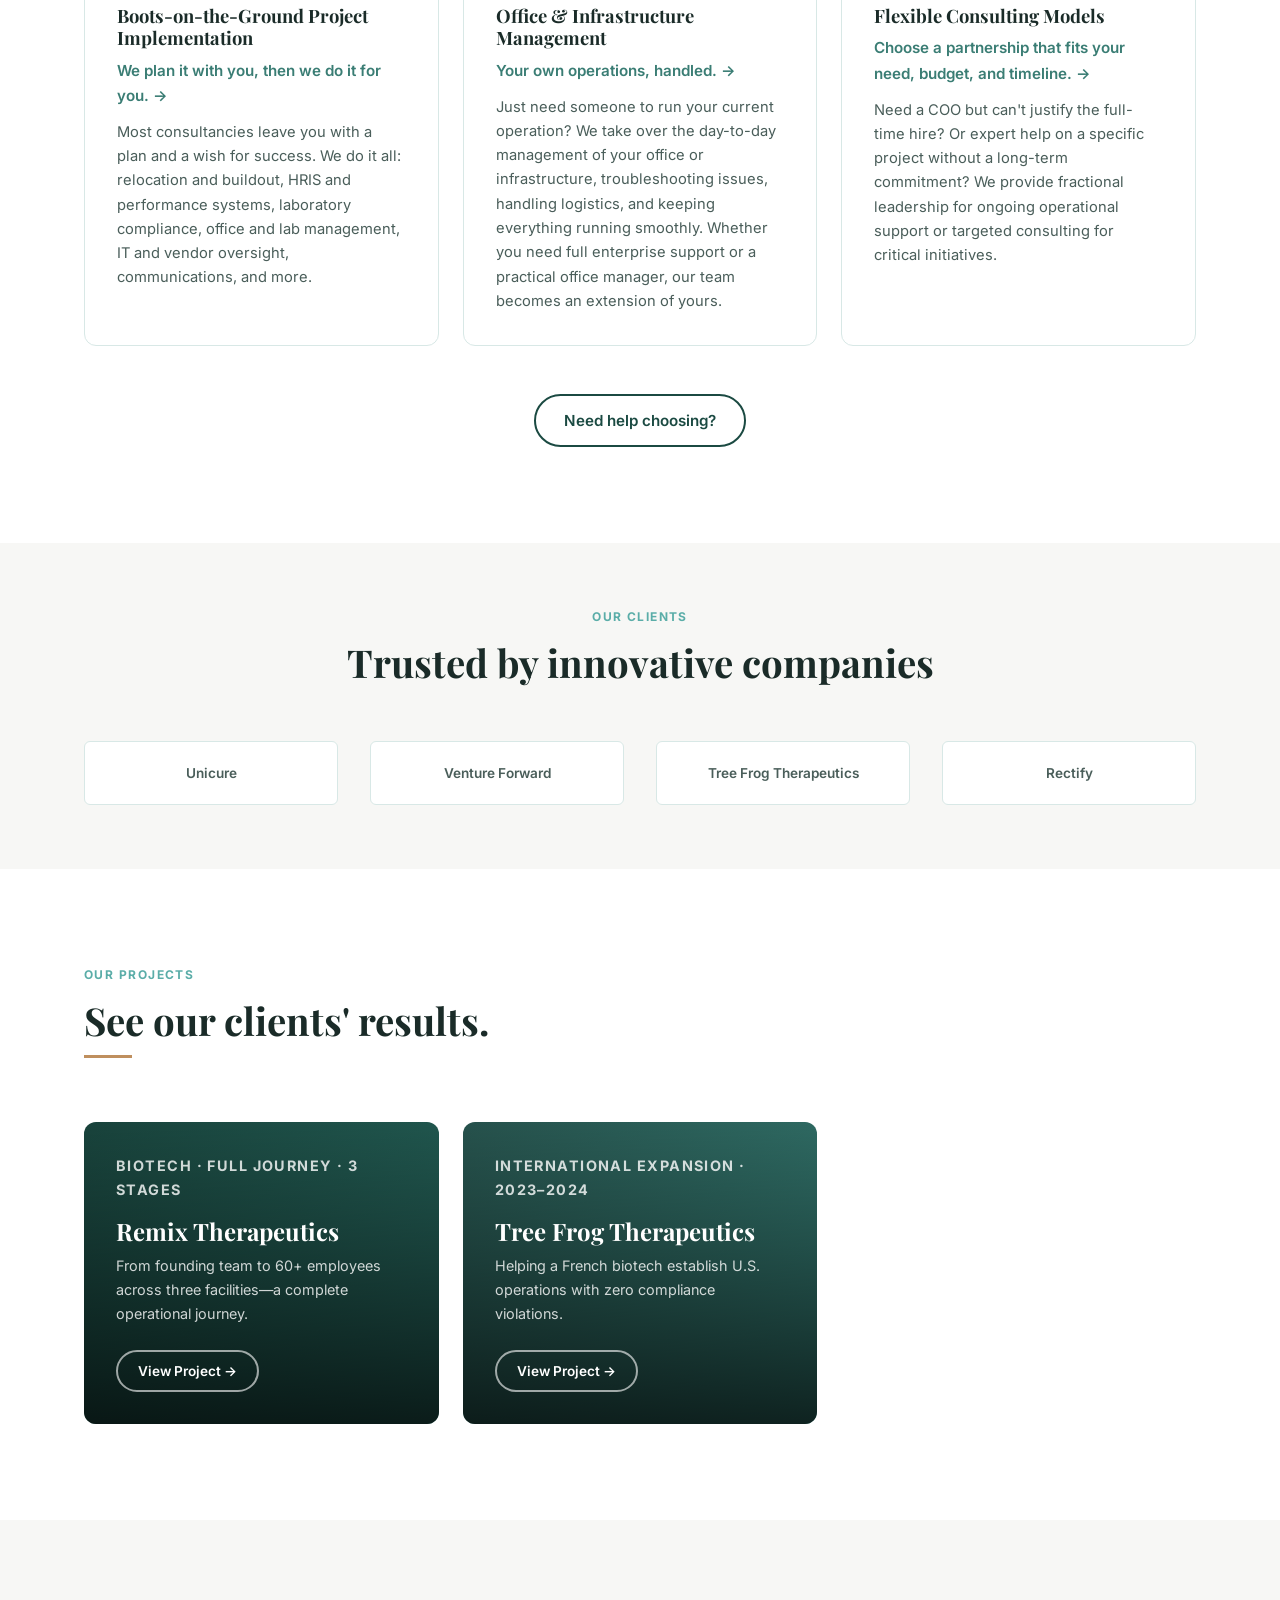
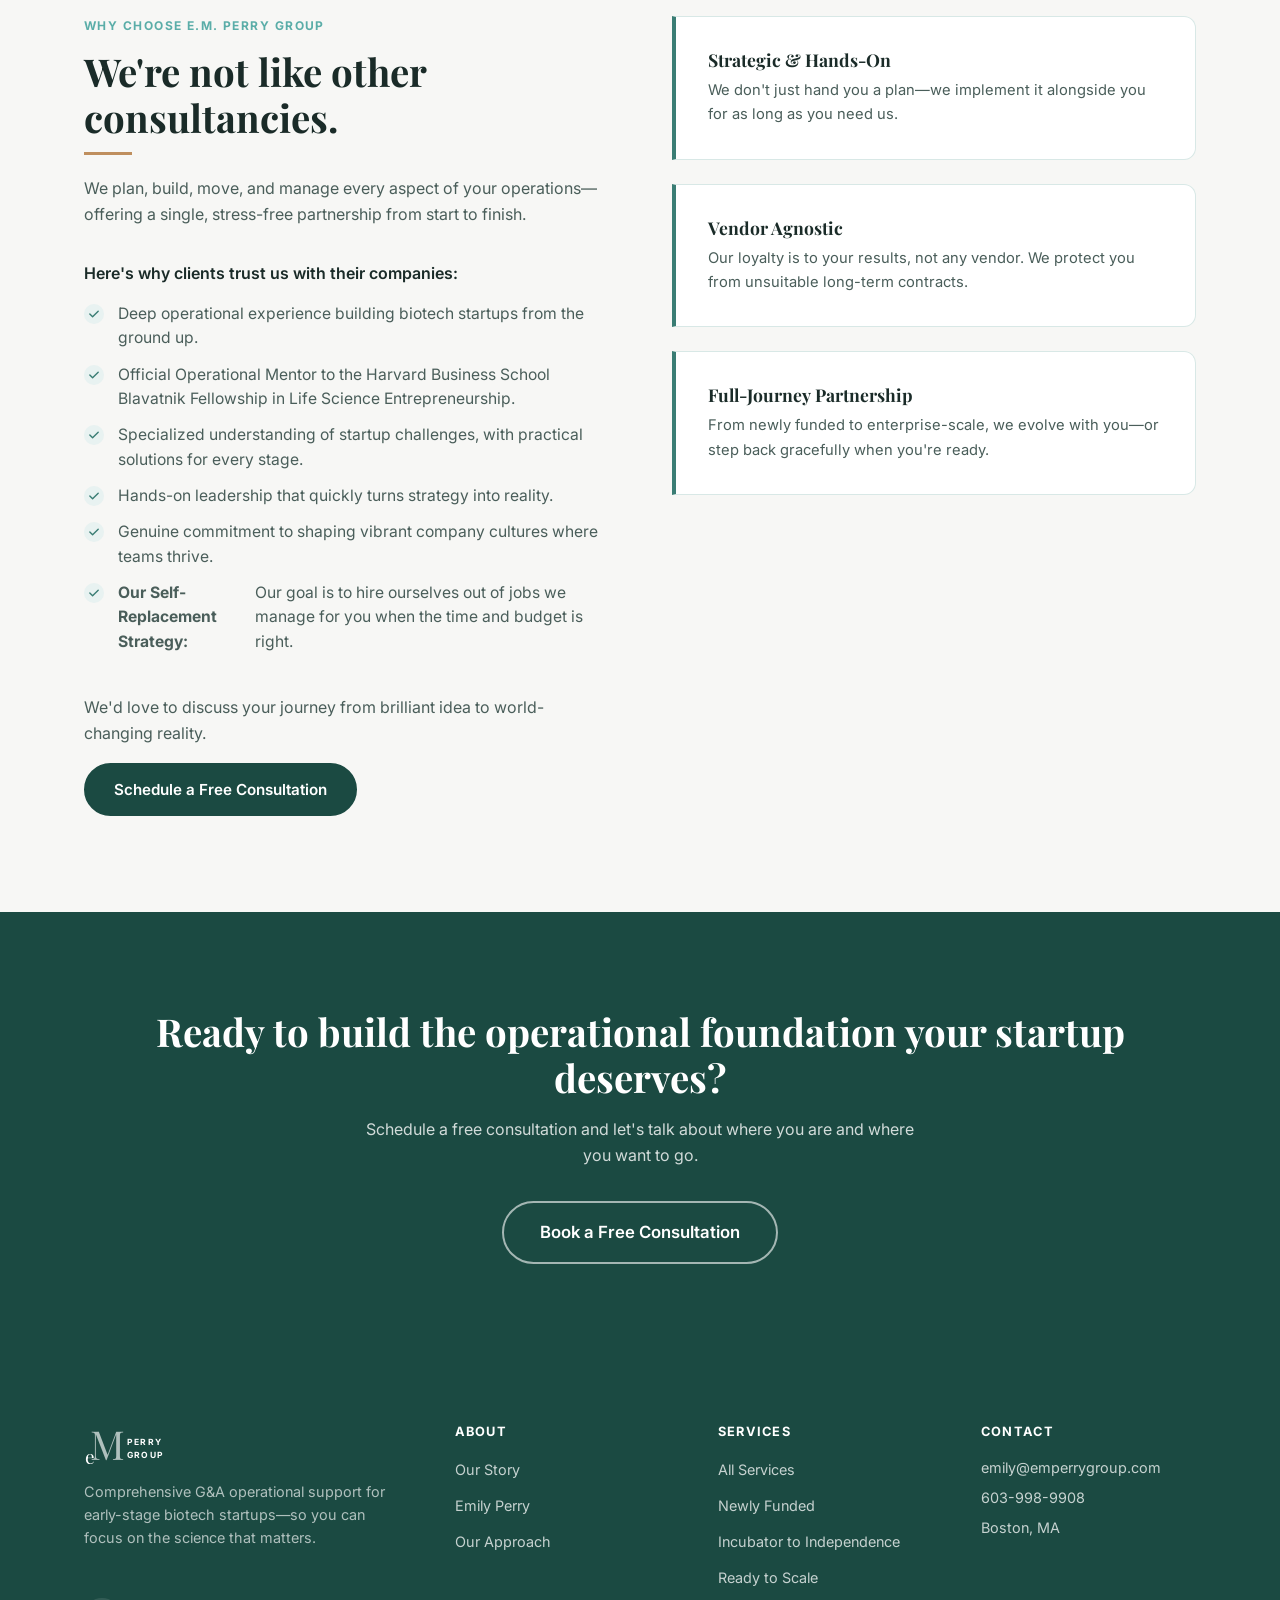
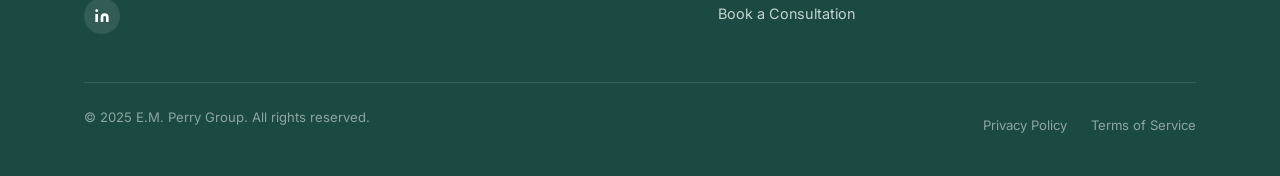
==== commit 19d5841a: "Remove Arrakis Therapeutics case study page and all references Deleted arrakis.html and removed all " ====
--- a/website/index.html
+++ b/website/index.html
@@ -30,7 +30,6 @@
           <a href="case-studies/index.html">All Case Studies</a>
           <a href="case-studies/remix.html">Remix Therapeutics</a>
           <a href="case-studies/tree-frog.html">Tree Frog Therapeutics</a>
-          <a href="case-studies/arrakis.html">Arrakis Therapeutics</a>
         </div>
       </div>
       <a href="contact.html">Contact</a>
@@ -184,15 +183,6 @@
         </div>
       </a>
 
-      <a href="case-studies/arrakis.html" class="case-card" style="background: linear-gradient(135deg,#1e3d3a,#2d6b63)">
-        <div class="case-card__overlay"></div>
-        <div class="case-card__body">
-          <p class="case-card__tag">Growth Phase Operations · 2022–2023</p>
-          <h3>Arrakis Therapeutics</h3>
-          <p>Seamless scaling and facility transitions during a critical growth phase.</p>
-          <span class="btn btn--outline-white btn--sm" style="margin-top:.5rem">View Project →</span>
-        </div>
-      </a>
 
     </div>
   </div>
